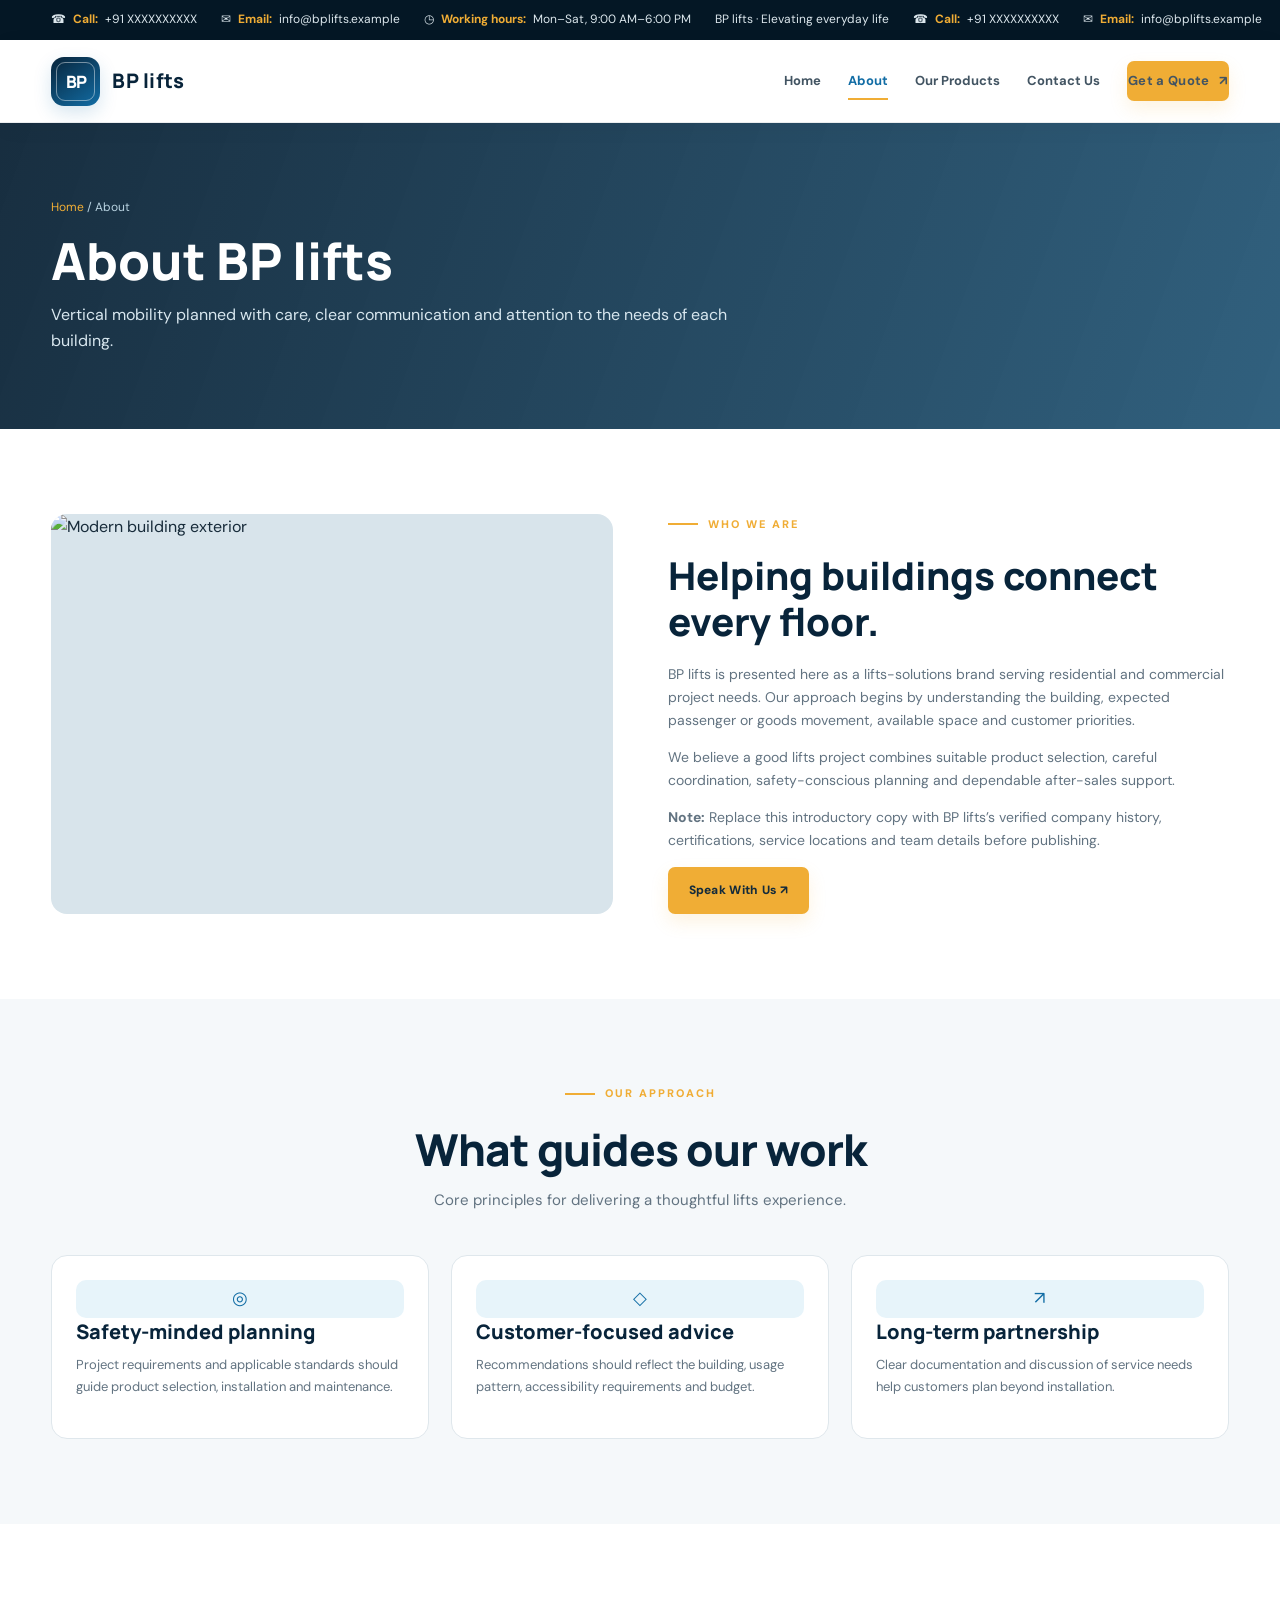
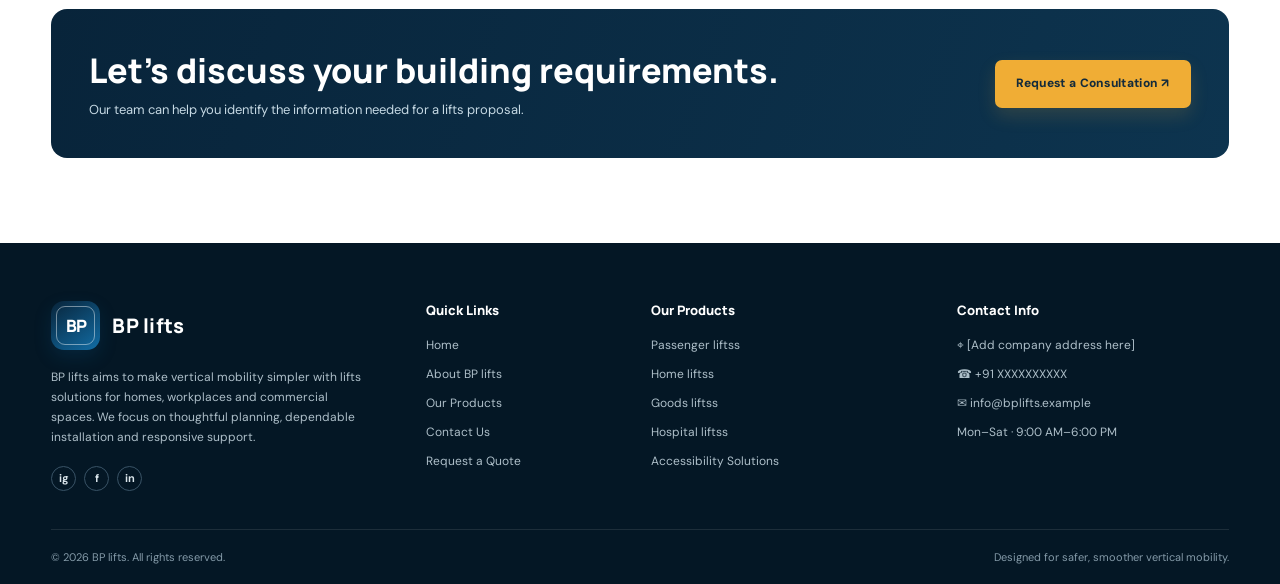
==== BP_Lift_Website/about.html @ 60373bb3 "Initial commit: Add BP Lift website" ====
<!DOCTYPE html>
<html lang="en">
<head>
  <meta charset="UTF-8">
  <meta name="viewport" content="width=device-width, initial-scale=1.0">
  <meta name="description" content="About Us | BP lifts vertical mobility solutions">
  <title>About Us | BP lifts</title>
  <link rel="stylesheet" href="hf.css">
</head>
<body>

<div class="topbar">
  <div class="container topbar-inner">
    <div class="topbar-track" aria-label="Contact details">
      <span class="topbar-item">☎ <b>Call:</b> +91 XXXXXXXXXX</span>
      <span class="topbar-item">✉ <b>Email:</b> info@bplifts.example</span>
      <span class="topbar-item">◷ <b>Working hours:</b> Mon–Sat, 9:00 AM–6:00 PM</span>
      <span class="topbar-item">BP lifts · Elevating everyday life</span>
      <span class="topbar-item">☎ <b>Call:</b> +91 XXXXXXXXXX</span>
      <span class="topbar-item">✉ <b>Email:</b> info@bplifts.example</span>
    </div>
    <div class="topbar-social" aria-label="Social links">
      <a class="social-dot" href="#" aria-label="Instagram">ig</a>
      <a class="social-dot" href="#" aria-label="Facebook">f</a>
      <a class="social-dot" href="#" aria-label="LinkedIn">in</a>
    </div>
  </div>
</div>
<header class="site-header">
  <div class="container nav-wrap">
    <a class="brand" href="index.html" aria-label="BP lifts home">
      <span class="brand-mark">BP</span>
      <span class="brand-name">BP lifts</span>
    </a>
    <button class="menu-toggle" aria-label="Toggle navigation" aria-expanded="false">☰</button>
    <nav class="nav-links" aria-label="Main navigation">
      <a href="index.html" data-page="home">Home</a>
      <a href="about.html" data-page="about">About</a>
      <a href="products.html" data-page="products">Our Products</a>
      <a href="contact.html" data-page="contact">Contact Us</a>
      <a class="btn btn-primary" href="contact.html#quote">Get a Quote <span>↗</span></a>
    </nav>
  </div>
</header>

<main>

<section class="page-hero"><div class="container"><div class="crumb"><a href="index.html">Home</a> / About</div><h1>About BP lifts</h1><p>Vertical mobility planned with care, clear communication and attention to the needs of each building.</p></div></section>
<section class="section"><div class="container split">
  <div class="split-image"><img loading="lazy" src="https://images.unsplash.com/photo-1486406146926-c627a92ad1ab?auto=format&fit=crop&w=1200&q=80" alt="Modern building exterior"></div>
  <div class="split-copy"><div class="eyebrow">Who we are</div><h2>Helping buildings connect every floor.</h2><p>BP lifts is presented here as a lifts-solutions brand serving residential and commercial project needs. Our approach begins by understanding the building, expected passenger or goods movement, available space and customer priorities.</p><p>We believe a good lifts project combines suitable product selection, careful coordination, safety-conscious planning and dependable after-sales support.</p><p><strong>Note:</strong> Replace this introductory copy with BP lifts’s verified company history, certifications, service locations and team details before publishing.</p><a class="btn btn-primary" href="contact.html">Speak With Us ↗</a></div>
</div></section>
<section class="section section-soft"><div class="container"><div class="section-head"><div class="eyebrow">Our approach</div><h2>What guides our work</h2><p>Core principles for delivering a thoughtful lifts experience.</p></div><div class="grid-3">
  <article class="card"><div class="card-body"><span class="feature-icon">◎</span><h3>Safety-minded planning</h3><p>Project requirements and applicable standards should guide product selection, installation and maintenance.</p></div></article>
  <article class="card"><div class="card-body"><span class="feature-icon">◇</span><h3>Customer-focused advice</h3><p>Recommendations should reflect the building, usage pattern, accessibility requirements and budget.</p></div></article>
  <article class="card"><div class="card-body"><span class="feature-icon">↗</span><h3>Long-term partnership</h3><p>Clear documentation and discussion of service needs help customers plan beyond installation.</p></div></article>
</div></div></section>
<section class="section"><div class="container"><div class="cta-band"><div><h2>Let’s discuss your building requirements.</h2><p>Our team can help you identify the information needed for a lifts proposal.</p></div><a class="btn btn-primary" href="contact.html#quote">Request a Consultation ↗</a></div></div></section>

</main>

<footer class="site-footer">
  <div class="container footer-grid">
    <div class="footer-brand">
      <a class="brand" href="index.html">
        <span class="brand-mark">BP</span>
        <span class="brand-name">BP lifts</span>
      </a>
      <p>BP lifts aims to make vertical mobility simpler with lifts solutions for homes, workplaces and commercial spaces. We focus on thoughtful planning, dependable installation and responsive support.</p>
      <div class="topbar-social">
        <a class="social-dot" href="#" aria-label="Instagram">ig</a>
        <a class="social-dot" href="#" aria-label="Facebook">f</a>
        <a class="social-dot" href="#" aria-label="LinkedIn">in</a>
      </div>
    </div>
    <div class="footer-col">
      <h3>Quick Links</h3>
      <a href="index.html">Home</a><a href="about.html">About BP lifts</a><a href="products.html">Our Products</a><a href="contact.html">Contact Us</a><a href="contact.html#quote">Request a Quote</a>
    </div>
    <div class="footer-col">
      <h3>Our Products</h3>
      <a href="products.html#passenger">Passenger liftss</a><a href="products.html#home">Home liftss</a><a href="products.html#goods">Goods liftss</a><a href="products.html#hospital">Hospital liftss</a><a href="products.html#accessibility">Accessibility Solutions</a>
    </div>
    <div class="footer-col">
      <h3>Contact Info</h3>
      <p>⌖ [Add company address here]</p>
      <a href="tel:+91XXXXXXXXXX">☎ +91 XXXXXXXXXX</a>
      <a href="mailto:info@bplifts.example">✉ info@bplifts.example</a>
      <p>Mon–Sat · 9:00 AM–6:00 PM</p>
    </div>
  </div>
  <div class="container footer-bottom">
    <span>© <span data-year></span> BP lifts. All rights reserved.</span>
    <span>Designed for safer, smoother vertical mobility.</span>
  </div>
</footer>
<button class="back-top" aria-label="Scroll to top" title="Back to top">↑</button>
<script src="hf.js"></script>

<script>
  document.querySelectorAll('.nav-links [data-page="about"]').forEach(link => link.classList.add('active'));
</script>
</body>
</html>
---- BP_Lift_Website/hf.css ----
@import url('https://fonts.googleapis.com/css2?family=DM+Sans:wght@400;500;600;700&family=Manrope:wght@400;500;600;700;800&display=swap');
:root{--navy:#08243a;--navy2:#0d344f;--blue:#126da5;--cyan:#d9f0f8;--gold:#f0ad35;--ink:#172b3a;--muted:#627381;--paper:#f5f8fa;--white:#fff;--line:#dfe7ec;--shadow:0 18px 50px rgba(8,36,58,.12);--radius:16px}
*{box-sizing:border-box;margin:0;padding:0}
html{scroll-behavior:smooth;scroll-padding-top:110px}
body{font-family:"DM Sans",Arial,sans-serif;color:var(--ink);background:#fff;line-height:1.65;overflow-x:hidden}
img{max-width:100%;display:block}a{text-decoration:none;color:inherit}button,input,textarea,select{font:inherit}
.container{width:min(1180px,92%);margin-inline:auto}
.topbar{background:#041725;color:#dce7ed;font-size:12px;position:relative;overflow:hidden}
.topbar-inner{min-height:40px;display:flex;align-items:center;justify-content:space-between;gap:18px}
.topbar-track{display:flex;align-items:center;gap:24px;white-space:nowrap;animation:topbarSlide 28s linear infinite}
.topbar:hover .topbar-track{animation-play-state:paused}
.topbar-item{display:inline-flex;align-items:center;gap:7px}.topbar-item b{color:var(--gold);font-weight:700}
.topbar-social{display:flex;gap:8px;flex-shrink:0}.social-dot{width:25px;height:25px;border:1px solid #395366;border-radius:50%;display:grid;place-items:center;font-size:11px;font-weight:700;transition:.25s}.social-dot:hover{background:var(--gold);color:var(--navy)}
@keyframes topbarSlide{0%{transform:translateX(0)}100%{transform:translateX(-18%)}}
.site-header{position:sticky;top:0;z-index:1000;background:rgba(255,255,255,.97);backdrop-filter:blur(12px);border-bottom:1px solid rgba(8,36,58,.08);box-shadow:0 5px 22px rgba(8,36,58,.04)}
.nav-wrap{min-height:82px;display:flex;align-items:center;justify-content:space-between;gap:24px}
.brand{display:flex;align-items:center;gap:12px;min-width:190px}.brand-mark{width:49px;height:49px;border-radius:13px;background:linear-gradient(145deg,var(--navy),var(--blue));color:white;display:grid;place-items:center;font:800 17px Manrope,sans-serif;letter-spacing:-1px;box-shadow:0 7px 18px #126da52b;position:relative}.brand-mark:after{content:"";position:absolute;inset:5px;border:1px solid #ffffff70;border-radius:9px}.brand-name{font:800 20px Manrope,sans-serif;letter-spacing:.3px;color:var(--navy);line-height:1.1}.brand-name small{display:block;font:700 10px "DM Sans",sans-serif;letter-spacing:2.6px;color:var(--blue);margin-top:5px}
.nav-links{display:flex;align-items:center;gap:27px}.nav-links a{font-size:13px;font-weight:700;color:#425462;position:relative;padding:8px 0;transition:.2s}.nav-links a:hover,.nav-links a.active{color:var(--blue)}.nav-links a.active:after,.nav-links a:hover:after{content:"";height:2px;position:absolute;bottom:0;left:0;right:0;background:var(--gold)}
.btn{display:inline-flex;align-items:center;justify-content:center;gap:10px;padding:13px 20px;border-radius:7px;font-weight:800;font-size:12px;letter-spacing:.3px;border:1px solid transparent;transition:transform .2s,background .2s}.btn:hover{transform:translateY(-2px)}.btn-primary{background:var(--gold);color:#142b3b;box-shadow:0 8px 18px #f0ad3526}.btn-primary:hover{background:#ffc65c}.btn-outline{border-color:#c8d6df;color:var(--navy);background:#fff}.btn-dark{background:var(--navy);color:#fff}.menu-toggle{display:none;border:0;background:var(--navy);color:white;width:43px;height:43px;border-radius:8px;font-size:22px}
.hero{position:relative;isolation:isolate;min-height:580px;display:flex;align-items:center;background:linear-gradient(90deg,rgba(4,24,39,.94),rgba(7,42,65,.72) 55%,rgba(7,42,65,.24)),url('https://images.unsplash.com/photo-1600607687939-ce8a6c25118c?auto=format&fit=crop&w=2000&q=85') center/cover no-repeat;color:white}
.hero:after{content:"";position:absolute;inset:0;z-index:-1;background:linear-gradient(0deg,#061b2a55,transparent 50%)}
.hero-grid{display:grid;grid-template-columns:minmax(0,1.2fr) minmax(280px,.65fr);gap:55px;align-items:center;padding-block:80px}
.eyebrow{display:flex;align-items:center;gap:10px;color:var(--gold);font-size:11px;font-weight:800;letter-spacing:2px;text-transform:uppercase;margin-bottom:20px}.eyebrow:before{content:"";width:30px;height:2px;background:var(--gold)}
.hero h1{font:800 clamp(42px,5.4vw,70px)/1.08 Manrope,sans-serif;letter-spacing:-2px;max-width:760px;margin-bottom:22px}.hero h1 span{color:var(--gold)}.hero p{max-width:650px;color:#e0eaf0;font-size:16px;margin-bottom:30px}.hero-actions{display:flex;gap:12px;flex-wrap:wrap}
.hero-panel{background:rgba(255,255,255,.96);color:var(--ink);padding:30px;border-radius:14px;border-top:4px solid var(--gold);box-shadow:var(--shadow)}.hero-panel .mini-label{color:var(--blue);font-size:10px;letter-spacing:2px;font-weight:800}.hero-panel h2{font:800 25px/1.25 Manrope,sans-serif;margin:12px 0}.hero-panel p{color:var(--muted);font-size:13px;margin:0 0 18px}.hero-panel a{font-size:12px;font-weight:800;color:var(--navy)}
.page-hero{background:linear-gradient(110deg,#071f32ee,#0d4568d9),url('https://images.unsplash.com/photo-1486406146926-c627a92ad1ab?auto=format&fit=crop&w=1800&q=80') center/cover;color:#fff;padding:75px 0}.page-hero h1{font:800 clamp(36px,4vw,54px)/1.15 Manrope,sans-serif;margin-bottom:12px}.page-hero p{color:#d8e7ef;max-width:700px}.crumb{font-size:12px;color:#b9d3e1;margin-bottom:13px}.crumb a{color:var(--gold)}
.section{padding:85px 0}.section-soft{background:var(--paper)}.section-dark{background:var(--navy);color:white}.section-head{max-width:760px;margin:0 auto 42px;text-align:center}.section-head .eyebrow{justify-content:center}.section-head h2{font:800 clamp(30px,3.5vw,44px)/1.2 Manrope,sans-serif;color:var(--navy);margin-bottom:13px;letter-spacing:-1px}.section-dark .section-head h2{color:white}.section-head p{color:var(--muted);font-size:15px}.section-dark .section-head p{color:#c1d2dc}
.grid-3{display:grid;grid-template-columns:repeat(3,minmax(0,1fr));gap:22px}.grid-2{display:grid;grid-template-columns:repeat(2,minmax(0,1fr));gap:25px}.card{background:#fff;border:1px solid var(--line);border-radius:var(--radius);overflow:hidden;transition:.25s}.card:hover{transform:translateY(-5px);box-shadow:var(--shadow)}.card-img{height:220px;overflow:hidden;background:#d9e5eb}.card-img img{width:100%;height:100%;object-fit:cover;transition:transform .5s}.card:hover .card-img img{transform:scale(1.05)}.card-body{padding:24px}.card-body h3{font:800 20px Manrope,sans-serif;color:var(--navy);margin-bottom:9px}.card-body p{font-size:13px;color:var(--muted);margin-bottom:17px}.text-link{font-size:12px;font-weight:800;color:var(--blue)}.text-link span{color:var(--gold);padding-left:5px}
.feature-list{display:grid;grid-template-columns:repeat(2,minmax(0,1fr));gap:16px;margin-top:25px}.feature{display:flex;gap:12px;padding:17px;background:#fff;border:1px solid var(--line);border-radius:10px}.feature-icon{flex:0 0 38px;height:38px;display:grid;place-items:center;border-radius:10px;background:#e7f4fa;color:var(--blue);font-size:18px}.feature h3{font-size:14px;color:var(--navy);margin-bottom:3px}.feature p{font-size:12px;color:var(--muted)}
.split{display:grid;grid-template-columns:1fr 1fr;align-items:center;gap:55px}.split-image{min-height:400px;border-radius:16px;overflow:hidden;background:#d8e4eb}.split-image img{width:100%;height:100%;min-height:400px;object-fit:cover}.split-copy h2{font:800 clamp(30px,3vw,42px)/1.2 Manrope,sans-serif;color:var(--navy);margin:12px 0 18px}.split-copy p{color:var(--muted);font-size:14px;margin-bottom:14px}
.cta-band{background:linear-gradient(110deg,var(--navy),var(--navy2));padding:38px;border-radius:16px;color:#fff;display:flex;align-items:center;justify-content:space-between;gap:25px}.cta-band h2{font:800 clamp(24px,3vw,34px) Manrope,sans-serif;margin-bottom:6px}.cta-band p{color:#c6d9e4;font-size:13px}
.contact-layout{display:grid;grid-template-columns:.8fr 1.2fr;gap:35px}.contact-panel{background:var(--navy);color:white;border-radius:15px;padding:30px}.contact-panel h2{font:800 27px Manrope,sans-serif;margin-bottom:12px}.contact-panel p{font-size:13px;color:#c8d9e2;margin-bottom:22px}.contact-row{display:flex;gap:12px;margin:18px 0}.contact-row b{display:block;color:var(--gold);font-size:10px;letter-spacing:1px}.contact-row span{font-size:13px;color:#fff;overflow-wrap:anywhere}
.form-card{background:white;border:1px solid var(--line);border-radius:15px;padding:30px;box-shadow:var(--shadow)}.form-card h2{font:800 25px Manrope,sans-serif;color:var(--navy);margin-bottom:7px}.form-card>p{font-size:13px;color:var(--muted);margin-bottom:22px}.form-grid{display:grid;grid-template-columns:1fr 1fr;gap:15px}.form-group{display:flex;flex-direction:column;gap:7px}.form-group.full{grid-column:1/-1}.form-group label{font-size:12px;font-weight:700;color:#344b5a}.form-group input,.form-group select,.form-group textarea{width:100%;border:1px solid #d7e1e7;border-radius:7px;padding:12px 13px;outline:none;background:#fbfdfe;color:var(--ink)}.form-group input:focus,.form-group select:focus,.form-group textarea:focus{border-color:var(--blue);box-shadow:0 0 0 3px #126da51a}.form-group textarea{min-height:120px;resize:vertical}
.site-footer{background:#041725;color:#dbe6ec;padding-top:58px}.footer-grid{display:grid;grid-template-columns:1.25fr .7fr 1fr 1fr;gap:35px;padding-bottom:38px}.footer-brand .brand-name{color:white}.footer-brand p{font-size:12px;color:#aebfc9;max-width:310px;margin:18px 0}.footer-col h3{font:800 13px Manrope,sans-serif;color:white;margin-bottom:17px}.footer-col a,.footer-col p{display:block;color:#aebfc9;font-size:12px;margin:9px 0;overflow-wrap:anywhere}.footer-col a:hover{color:var(--gold)}.footer-bottom{border-top:1px solid #ffffff19;padding:18px 0;display:flex;align-items:center;justify-content:space-between;gap:15px;color:#849aa8;font-size:11px}
.back-top{position:fixed;right:20px;bottom:22px;width:45px;height:45px;border:0;border-radius:50%;background:var(--gold);color:var(--navy);font-size:20px;font-weight:800;box-shadow:0 8px 24px #04172540;z-index:900;opacity:0;visibility:hidden;transform:translateY(8px);transition:.25s}.back-top.visible{opacity:1;visibility:visible;transform:translateY(0)}
@media(max-width:1000px){.nav-links{gap:16px}.nav-links a{font-size:12px}.hero-grid{gap:30px}.footer-grid{grid-template-columns:1fr 1fr}.grid-3{grid-template-columns:repeat(2,minmax(0,1fr))}}
@media(max-width:800px){.topbar-inner{justify-content:center}.topbar-social{display:none}.nav-wrap{min-height:72px}.menu-toggle{display:block}.nav-links{display:none;position:absolute;top:100%;left:0;right:0;background:#fff;padding:12px 4% 20px;box-shadow:0 15px 22px #08243a18;flex-direction:column;align-items:stretch;gap:0}.nav-links.open{display:flex}.nav-links a{padding:13px 5px;border-bottom:1px solid var(--line);font-size:14px}.nav-links .btn{margin-top:12px}.hero-grid{grid-template-columns:1fr;padding-block:65px}.hero{min-height:auto}.hero-panel{max-width:520px}.split,.contact-layout{grid-template-columns:1fr}.split{gap:30px}.split-image,.split-image img{min-height:300px}.section{padding:65px 0}.cta-band{align-items:flex-start;flex-direction:column}}
@media(max-width:560px){.topbar{font-size:11px}.topbar-inner{min-height:36px}.topbar-track{gap:18px}.brand{min-width:0}.brand-mark{width:43px;height:43px}.brand-name{font-size:17px}.brand-name small{font-size:9px}.hero h1{font-size:42px;letter-spacing:-1.4px}.hero p{font-size:14px}.hero-actions .btn{width:100%}.hero-panel{padding:24px}.section-head{margin-bottom:30px}.grid-3,.grid-2,.feature-list{grid-template-columns:1fr}.card-img{height:205px}.form-grid{grid-template-columns:1fr}.form-group.full{grid-column:auto}.form-card,.contact-panel{padding:23px}.footer-grid{grid-template-columns:1fr;gap:24px}.footer-bottom{align-items:flex-start;flex-direction:column}.cta-band{padding:28px 23px}.back-top{right:14px;bottom:15px}}
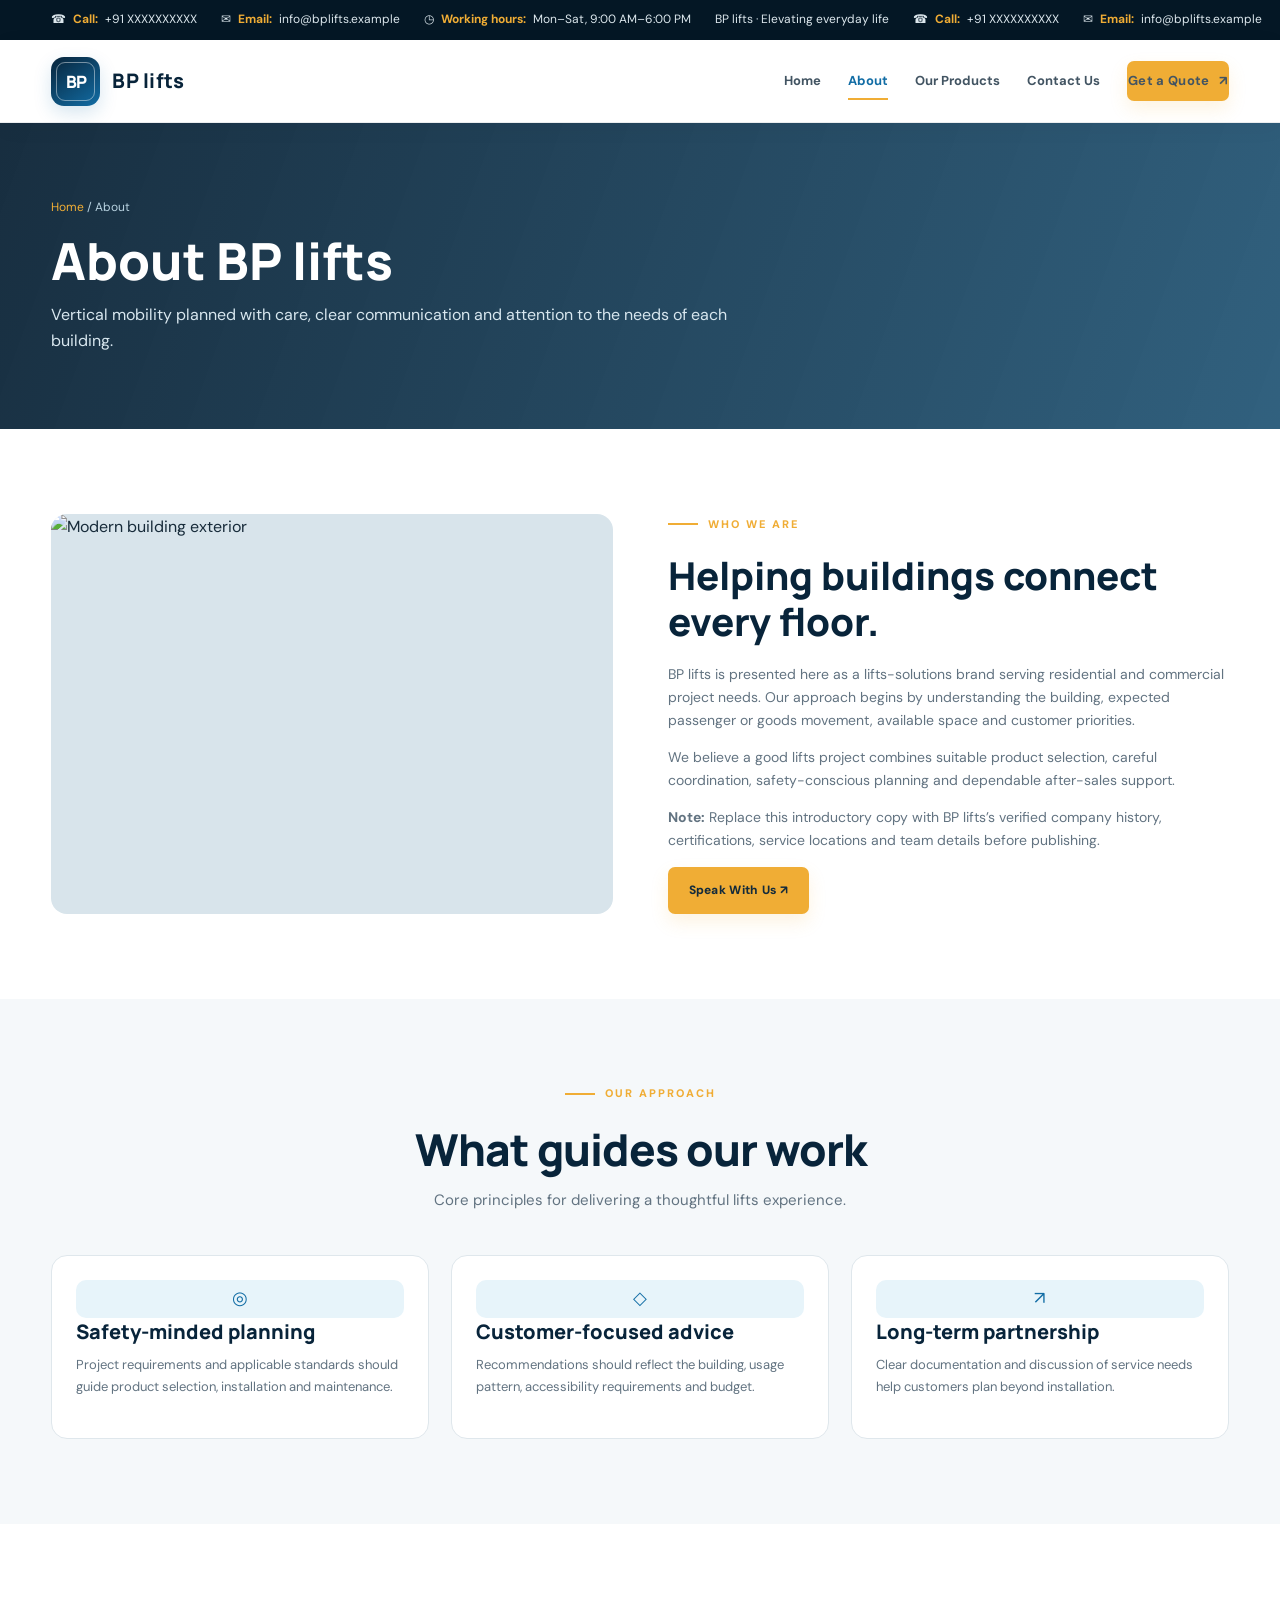
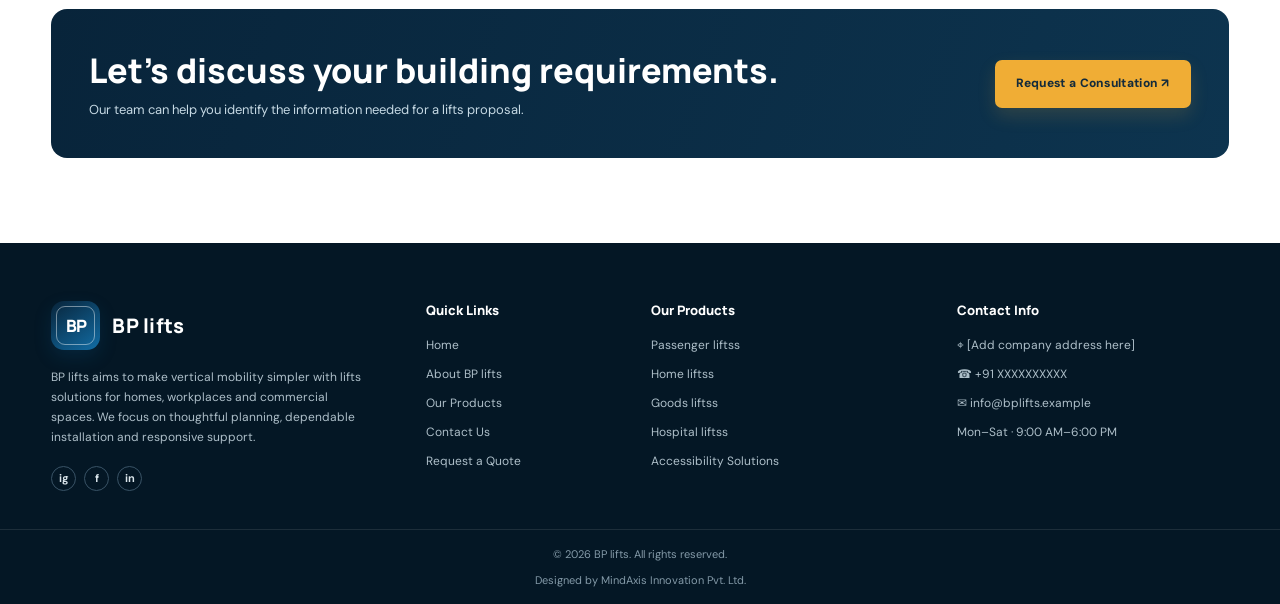
==== commit 38bd930f: "Update website" ====
--- a/BP_Lift_Website/about.html
+++ b/BP_Lift_Website/about.html
@@ -91,7 +91,7 @@
   </div>
   <div class="container footer-bottom">
     <span>© <span data-year></span> BP lifts. All rights reserved.</span>
-    <span>Designed for safer, smoother vertical mobility.</span>
+    <span>Designed by MindAxis Innovation Pvt. Ltd.</span>
   </div>
 </footer>
 <button class="back-top" aria-label="Scroll to top" title="Back to top">↑</button>
--- a/BP_Lift_Website/hf.css
+++ b/BP_Lift_Website/hf.css
@@ -36,3 +36,59 @@
 @media(max-width:1000px){.nav-links{gap:16px}.nav-links a{font-size:12px}.hero-grid{gap:30px}.footer-grid{grid-template-columns:1fr 1fr}.grid-3{grid-template-columns:repeat(2,minmax(0,1fr))}}
 @media(max-width:800px){.topbar-inner{justify-content:center}.topbar-social{display:none}.nav-wrap{min-height:72px}.menu-toggle{display:block}.nav-links{display:none;position:absolute;top:100%;left:0;right:0;background:#fff;padding:12px 4% 20px;box-shadow:0 15px 22px #08243a18;flex-direction:column;align-items:stretch;gap:0}.nav-links.open{display:flex}.nav-links a{padding:13px 5px;border-bottom:1px solid var(--line);font-size:14px}.nav-links .btn{margin-top:12px}.hero-grid{grid-template-columns:1fr;padding-block:65px}.hero{min-height:auto}.hero-panel{max-width:520px}.split,.contact-layout{grid-template-columns:1fr}.split{gap:30px}.split-image,.split-image img{min-height:300px}.section{padding:65px 0}.cta-band{align-items:flex-start;flex-direction:column}}
 @media(max-width:560px){.topbar{font-size:11px}.topbar-inner{min-height:36px}.topbar-track{gap:18px}.brand{min-width:0}.brand-mark{width:43px;height:43px}.brand-name{font-size:17px}.brand-name small{font-size:9px}.hero h1{font-size:42px;letter-spacing:-1.4px}.hero p{font-size:14px}.hero-actions .btn{width:100%}.hero-panel{padding:24px}.section-head{margin-bottom:30px}.grid-3,.grid-2,.feature-list{grid-template-columns:1fr}.card-img{height:205px}.form-grid{grid-template-columns:1fr}.form-group.full{grid-column:auto}.form-card,.contact-panel{padding:23px}.footer-grid{grid-template-columns:1fr;gap:24px}.footer-bottom{align-items:flex-start;flex-direction:column}.cta-band{padding:28px 23px}.back-top{right:14px;bottom:15px}}
+/* Center footer copyright and designed-by text */
+.footer-bottom {
+    display: flex;
+    flex-direction: column;
+    align-items: center;
+    justify-content: center;
+    text-align: center;
+    gap: 8px;
+    width: 100%;
+}
+
+.footer-bottom p,
+.footer-bottom span {
+    text-align: center;
+    margin: 0;
+}
+
+/* Center footer copyright and designed-by text */
+.footer-bottom {
+    display: flex;
+    flex-direction: column;
+    align-items: center;
+    justify-content: center;
+    text-align: center;
+    width: 100%;
+    gap: 8px;
+    padding: 15px 12px;
+    box-sizing: border-box;
+}
+
+.footer-bottom p,
+.footer-bottom span {
+    text-align: center;
+    margin: 0;
+    width: 100%;
+}
+
+/* Mobile view */
+@media (max-width: 768px) {
+    .footer-bottom {
+        flex-direction: column;
+        align-items: center;
+        justify-content: center;
+        text-align: center;
+        padding: 14px 10px;
+        gap: 8px;
+    }
+
+    .footer-bottom p,
+    .footer-bottom span {
+        text-align: center;
+        width: 100%;
+        line-height: 1.6;
+        overflow-wrap: anywhere;
+    }
+}
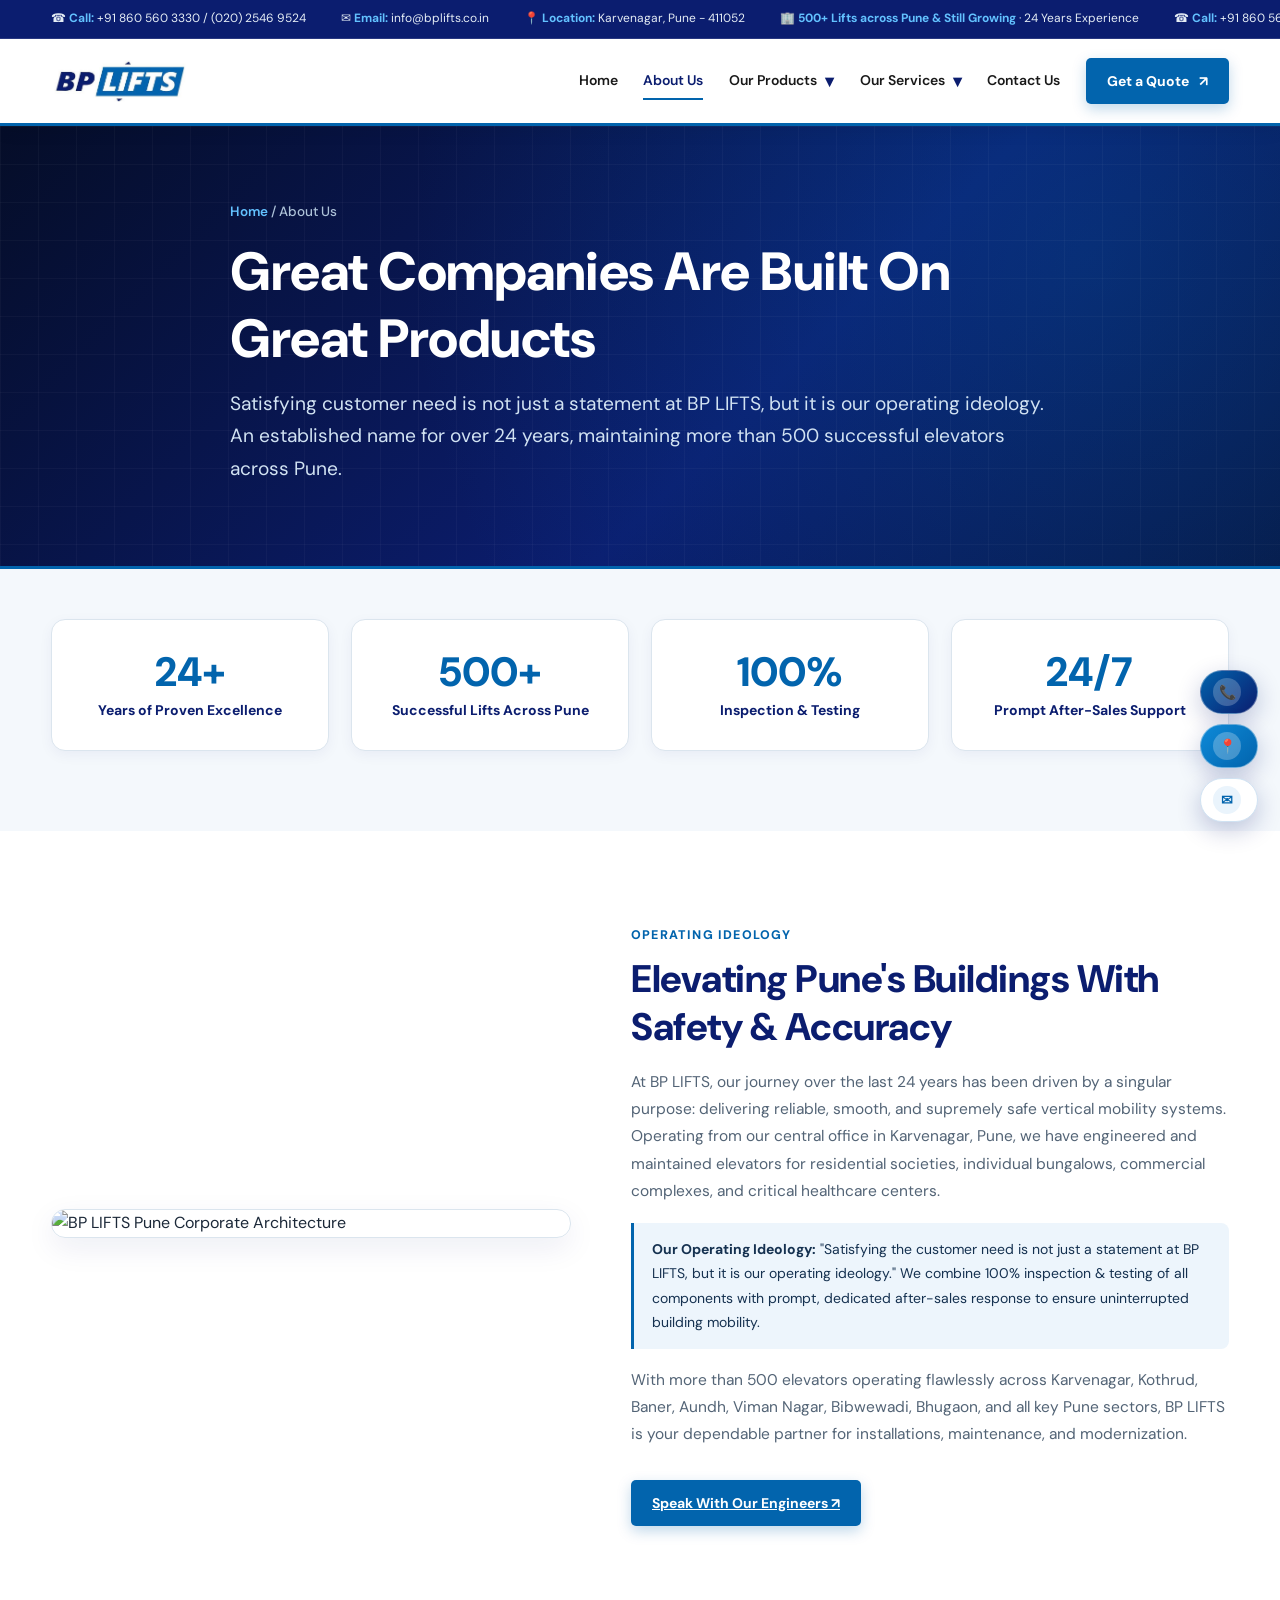
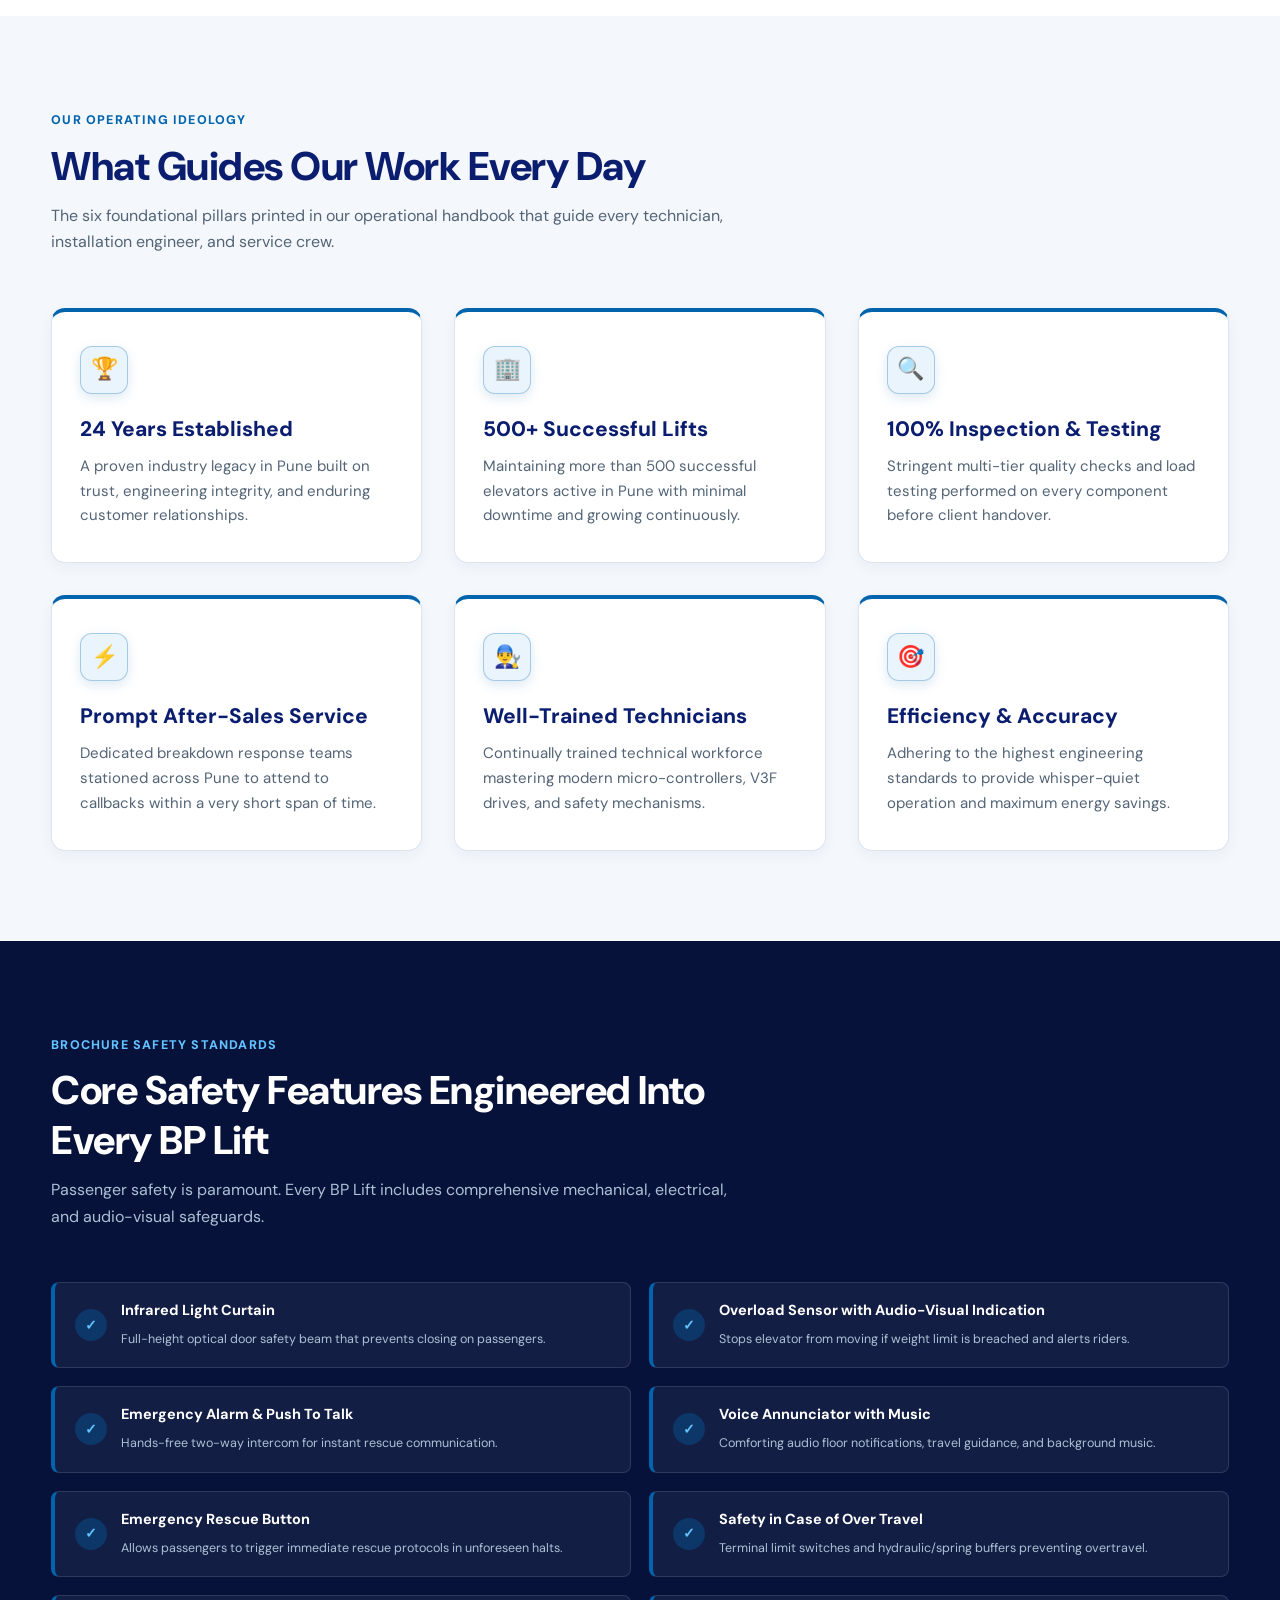
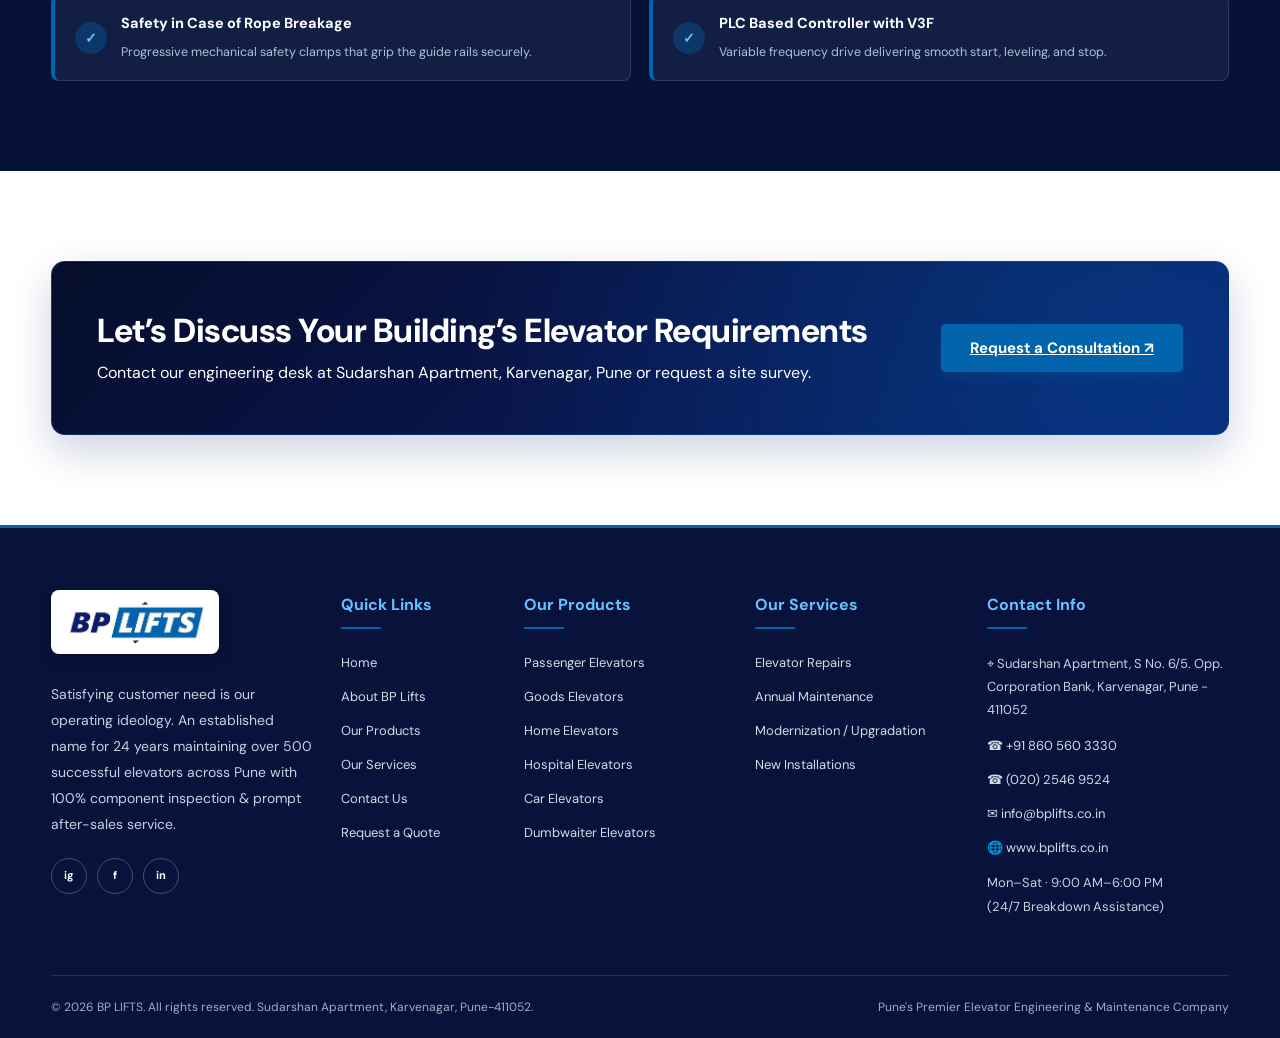
==== commit 27fe23dd: "Update BP LIFTS website" ====
--- a/BP_Lift_Website/about.html
+++ b/BP_Lift_Website/about.html
@@ -1,104 +1,376 @@
 <!DOCTYPE html>
 <html lang="en">
+
 <head>
   <meta charset="UTF-8">
   <meta name="viewport" content="width=device-width, initial-scale=1.0">
-  <meta name="description" content="About Us | BP lifts vertical mobility solutions">
-  <title>About Us | BP lifts</title>
+  <meta name="description"
+    content="About Us | BP LIFTS - 24 Years of Vertical Mobility Excellence in Pune, 500+ Elevators Maintained">
+  <title>About Us | BP LIFTS Pune</title>
   <link rel="stylesheet" href="hf.css">
+  <link rel="stylesheet" href="about.css">
 </head>
+
 <body>
 
-<div class="topbar">
-  <div class="container topbar-inner">
-    <div class="topbar-track" aria-label="Contact details">
-      <span class="topbar-item">☎ <b>Call:</b> +91 XXXXXXXXXX</span>
-      <span class="topbar-item">✉ <b>Email:</b> info@bplifts.example</span>
-      <span class="topbar-item">◷ <b>Working hours:</b> Mon–Sat, 9:00 AM–6:00 PM</span>
-      <span class="topbar-item">BP lifts · Elevating everyday life</span>
-      <span class="topbar-item">☎ <b>Call:</b> +91 XXXXXXXXXX</span>
-      <span class="topbar-item">✉ <b>Email:</b> info@bplifts.example</span>
-    </div>
-    <div class="topbar-social" aria-label="Social links">
-      <a class="social-dot" href="#" aria-label="Instagram">ig</a>
-      <a class="social-dot" href="#" aria-label="Facebook">f</a>
-      <a class="social-dot" href="#" aria-label="LinkedIn">in</a>
-    </div>
-  </div>
-</div>
-<header class="site-header">
-  <div class="container nav-wrap">
-    <a class="brand" href="index.html" aria-label="BP lifts home">
-      <span class="brand-mark">BP</span>
-      <span class="brand-name">BP lifts</span>
-    </a>
-    <button class="menu-toggle" aria-label="Toggle navigation" aria-expanded="false">☰</button>
-    <nav class="nav-links" aria-label="Main navigation">
-      <a href="index.html" data-page="home">Home</a>
-      <a href="about.html" data-page="about">About</a>
-      <a href="products.html" data-page="products">Our Products</a>
-      <a href="contact.html" data-page="contact">Contact Us</a>
-      <a class="btn btn-primary" href="contact.html#quote">Get a Quote <span>↗</span></a>
-    </nav>
-  </div>
-</header>
-
-<main>
-
-<section class="page-hero"><div class="container"><div class="crumb"><a href="index.html">Home</a> / About</div><h1>About BP lifts</h1><p>Vertical mobility planned with care, clear communication and attention to the needs of each building.</p></div></section>
-<section class="section"><div class="container split">
-  <div class="split-image"><img loading="lazy" src="https://images.unsplash.com/photo-1486406146926-c627a92ad1ab?auto=format&fit=crop&w=1200&q=80" alt="Modern building exterior"></div>
-  <div class="split-copy"><div class="eyebrow">Who we are</div><h2>Helping buildings connect every floor.</h2><p>BP lifts is presented here as a lifts-solutions brand serving residential and commercial project needs. Our approach begins by understanding the building, expected passenger or goods movement, available space and customer priorities.</p><p>We believe a good lifts project combines suitable product selection, careful coordination, safety-conscious planning and dependable after-sales support.</p><p><strong>Note:</strong> Replace this introductory copy with BP lifts’s verified company history, certifications, service locations and team details before publishing.</p><a class="btn btn-primary" href="contact.html">Speak With Us ↗</a></div>
-</div></section>
-<section class="section section-soft"><div class="container"><div class="section-head"><div class="eyebrow">Our approach</div><h2>What guides our work</h2><p>Core principles for delivering a thoughtful lifts experience.</p></div><div class="grid-3">
-  <article class="card"><div class="card-body"><span class="feature-icon">◎</span><h3>Safety-minded planning</h3><p>Project requirements and applicable standards should guide product selection, installation and maintenance.</p></div></article>
-  <article class="card"><div class="card-body"><span class="feature-icon">◇</span><h3>Customer-focused advice</h3><p>Recommendations should reflect the building, usage pattern, accessibility requirements and budget.</p></div></article>
-  <article class="card"><div class="card-body"><span class="feature-icon">↗</span><h3>Long-term partnership</h3><p>Clear documentation and discussion of service needs help customers plan beyond installation.</p></div></article>
-</div></div></section>
-<section class="section"><div class="container"><div class="cta-band"><div><h2>Let’s discuss your building requirements.</h2><p>Our team can help you identify the information needed for a lifts proposal.</p></div><a class="btn btn-primary" href="contact.html#quote">Request a Consultation ↗</a></div></div></section>
-
-</main>
-
-<footer class="site-footer">
-  <div class="container footer-grid">
-    <div class="footer-brand">
-      <a class="brand" href="index.html">
-        <span class="brand-mark">BP</span>
-        <span class="brand-name">BP lifts</span>
-      </a>
-      <p>BP lifts aims to make vertical mobility simpler with lifts solutions for homes, workplaces and commercial spaces. We focus on thoughtful planning, dependable installation and responsive support.</p>
-      <div class="topbar-social">
+  <!-- TOP CONTACT BAR -->
+  <div class="topbar">
+    <div class="container topbar-inner">
+      <div class="topbar-track" aria-label="Contact details">
+        <span class="topbar-item">☎ <b>Call:</b> <a href="tel:+918605603330">+91 860 560 3330</a> / <a
+            href="tel:02025469524">(020) 2546 9524</a></span>
+        <span class="topbar-item">✉ <b>Email:</b> <a href="mailto:info@bplifts.co.in">info@bplifts.co.in</a></span>
+        <span class="topbar-item">📍 <b>Location:</b> Karvenagar, Pune - 411052</span>
+        <span class="topbar-item">🏢 <b>500+ Lifts across Pune &amp; Still Growing</b> · 24 Years Experience</span>
+        <span class="topbar-item">☎ <b>Call:</b> <a href="tel:+918605603330">+91 860 560 3330</a></span>
+        <span class="topbar-item">✉ <b>Email:</b> <a href="mailto:info@bplifts.co.in">info@bplifts.co.in</a></span>
+      </div>
+      <div class="topbar-social" aria-label="Social links">
         <a class="social-dot" href="#" aria-label="Instagram">ig</a>
         <a class="social-dot" href="#" aria-label="Facebook">f</a>
         <a class="social-dot" href="#" aria-label="LinkedIn">in</a>
       </div>
     </div>
-    <div class="footer-col">
-      <h3>Quick Links</h3>
-      <a href="index.html">Home</a><a href="about.html">About BP lifts</a><a href="products.html">Our Products</a><a href="contact.html">Contact Us</a><a href="contact.html#quote">Request a Quote</a>
+  </div>
+
+  <!-- MAIN HEADER -->
+  <header class="site-header">
+    <div class="container nav-wrap">
+      <a class="brand" href="index.html" aria-label="BP LIFTS home">
+        <img src="images/bplogo.jpeg" alt="BP LIFTS Logo" class="site-logo">
+      </a>
+      <button class="menu-toggle" aria-label="Toggle navigation" aria-expanded="false">☰</button>
+      <nav class="nav-links" aria-label="Main navigation">
+        <a href="index.html" data-page="home">Home</a>
+        <a href="about.html" data-page="about" class="active">About Us</a>
+
+        <!-- OUR PRODUCTS DROPDOWN -->
+        <div class="nav-dropdown">
+          <a href="products.html" class="nav-dropdown-toggle" data-page="products" aria-haspopup="true"
+            aria-expanded="false">
+            Our Products <span class="dropdown-arrow">▾</span>
+          </a>
+          <div class="dropdown-menu" role="menu">
+            <a href="products.html" class="dropdown-all">All Products <span>→</span></a>
+            <div class="dropdown-divider"></div>
+            <a href="products.html#passenger">Passenger Elevators</a>
+            <a href="products.html#goods">Goods Elevators</a>
+            <a href="products.html#home">Home Elevators</a>
+            <a href="products.html#hospital">Hospital Elevators</a>
+            <a href="products.html#car">Car Elevators</a>
+            <a href="products.html#dumbwaiter">Dumbwaiter Elevators</a>
+          </div>
+        </div>
+
+        <!-- OUR SERVICES DROPDOWN -->
+        <div class="nav-dropdown">
+          <a href="services.html" class="nav-dropdown-toggle" data-page="services" aria-haspopup="true"
+            aria-expanded="false">
+            Our Services <span class="dropdown-arrow">▾</span>
+          </a>
+          <div class="dropdown-menu" role="menu">
+            <a href="services.html" class="dropdown-all">All Services <span>→</span></a>
+            <div class="dropdown-divider"></div>
+            <a href="services.html#repair">Elevator Repairs</a>
+            <a href="services.html#maintenance">Annual Maintenance (AMC)</a>
+            <a href="services.html#modernization">Modernization / Upgradation</a>
+            <a href="services.html#installation">New Installations</a>
+          </div>
+        </div>
+
+        <a href="contact.html" data-page="contact">Contact Us</a>
+        <a class="btn btn-primary" href="contact.html#quote">Get a Quote <span>↗</span></a>
+      </nav>
     </div>
-    <div class="footer-col">
-      <h3>Our Products</h3>
-      <a href="products.html#passenger">Passenger liftss</a><a href="products.html#home">Home liftss</a><a href="products.html#goods">Goods liftss</a><a href="products.html#hospital">Hospital liftss</a><a href="products.html#accessibility">Accessibility Solutions</a>
+  </header>
+
+  <main>
+
+    <!-- PAGE HERO -->
+    <section class="page-hero">
+      <div class="container">
+        <div class="crumb"><a href="index.html">Home</a> / About Us</div>
+        <h1>Great Companies Are Built On Great Products</h1>
+        <p>Satisfying customer need is not just a statement at BP LIFTS, but it is our operating ideology. An
+          established name for over 24 years, maintaining more than 500 successful elevators across Pune.</p>
+      </div>
+    </section>
+
+    <!-- STATS BAR -->
+    <section class="section section-soft" style="padding: 50px 0 30px;">
+      <div class="container">
+        <div class="stats-grid">
+          <div class="stat-card">
+            <div class="stat-number">24+</div>
+            <div class="stat-label">Years of Proven Excellence</div>
+          </div>
+          <div class="stat-card">
+            <div class="stat-number">500+</div>
+            <div class="stat-label">Successful Lifts Across Pune</div>
+          </div>
+          <div class="stat-card">
+            <div class="stat-number">100%</div>
+            <div class="stat-label">Inspection &amp; Testing</div>
+          </div>
+          <div class="stat-card">
+            <div class="stat-number">24/7</div>
+            <div class="stat-label">Prompt After-Sales Support</div>
+          </div>
+        </div>
+      </div>
+    </section>
+
+    <!-- WHO WE ARE & PUNE PRESENCE -->
+    <section class="section">
+      <div class="container split">
+        <div class="split-image">
+          <img loading="lazy"
+            src="https://images.unsplash.com/photo-1486406146926-c627a92ad1ab?auto=format&fit=crop&w=1200&q=80"
+            alt="BP LIFTS Pune Corporate Architecture">
+        </div>
+        <div class="split-copy">
+          <div class="eyebrow">Operating Ideology</div>
+          <h2>Elevating Pune's Buildings With Safety &amp; Accuracy</h2>
+          <p>At BP LIFTS, our journey over the last 24 years has been driven by a singular purpose: delivering reliable,
+            smooth, and supremely safe vertical mobility systems. Operating from our central office in Karvenagar, Pune,
+            we have engineered and maintained elevators for residential societies, individual bungalows, commercial
+            complexes, and critical healthcare centers.</p>
+          <p><strong>Our Operating Ideology:</strong> "Satisfying the customer need is not just a statement at BP LIFTS,
+            but it is our operating ideology." We combine 100% inspection &amp; testing of all components with prompt,
+            dedicated after-sales response to ensure uninterrupted building mobility.</p>
+          <p>With more than 500 elevators operating flawlessly across Karvenagar, Kothrud, Baner, Aundh, Viman Nagar,
+            Bibwewadi, Bhugaon, and all key Pune sectors, BP LIFTS is your dependable partner for installations,
+            maintenance, and modernization.</p>
+          <a class="btn btn-primary" href="contact.html">Speak With Our Engineers ↗</a>
+        </div>
+      </div>
+    </section>
+
+    <!-- OUR IDEOLOGY & PILLARS (BROCHURE IMAGE 3) -->
+    <section class="section section-soft">
+      <div class="container">
+        <div class="section-head">
+          <div class="eyebrow">Our Operating Ideology</div>
+          <h2>What Guides Our Work Every Day</h2>
+          <p>The six foundational pillars printed in our operational handbook that guide every technician, installation
+            engineer, and service crew.</p>
+        </div>
+
+        <div class="grid-3">
+          <article class="card">
+            <div class="card-body">
+              <span class="feature-icon">🏆</span>
+              <h3>24 Years Established</h3>
+              <p>A proven industry legacy in Pune built on trust, engineering integrity, and enduring customer
+                relationships.</p>
+            </div>
+          </article>
+          <article class="card">
+            <div class="card-body">
+              <span class="feature-icon">🏢</span>
+              <h3>500+ Successful Lifts</h3>
+              <p>Maintaining more than 500 successful elevators active in Pune with minimal downtime and growing
+                continuously.</p>
+            </div>
+          </article>
+          <article class="card">
+            <div class="card-body">
+              <span class="feature-icon">🔍</span>
+              <h3>100% Inspection &amp; Testing</h3>
+              <p>Stringent multi-tier quality checks and load testing performed on every component before client
+                handover.</p>
+            </div>
+          </article>
+          <article class="card">
+            <div class="card-body">
+              <span class="feature-icon">⚡</span>
+              <h3>Prompt After-Sales Service</h3>
+              <p>Dedicated breakdown response teams stationed across Pune to attend to callbacks within a very short
+                span of time.</p>
+            </div>
+          </article>
+          <article class="card">
+            <div class="card-body">
+              <span class="feature-icon">👨‍🔧</span>
+              <h3>Well-Trained Technicians</h3>
+              <p>Continually trained technical workforce mastering modern micro-controllers, V3F drives, and safety
+                mechanisms.</p>
+            </div>
+          </article>
+          <article class="card">
+            <div class="card-body">
+              <span class="feature-icon">🎯</span>
+              <h3>Efficiency &amp; Accuracy</h3>
+              <p>Adhering to the highest engineering standards to provide whisper-quiet operation and maximum energy
+                savings.</p>
+            </div>
+          </article>
+        </div>
+      </div>
+    </section>
+
+    <!-- SAFETY FEATURES SECTION (BROCHURE IMAGE 3) -->
+    <section class="section section-dark">
+      <div class="container">
+        <div class="section-head">
+          <div class="eyebrow" style="color: #63c2ff;">Brochure Safety Standards</div>
+          <h2>Core Safety Features Engineered Into Every BP Lift</h2>
+          <p>Passenger safety is paramount. Every BP Lift includes comprehensive mechanical, electrical, and
+            audio-visual safeguards.</p>
+        </div>
+
+        <div class="safety-grid">
+          <div class="safety-item">
+            <div class="s-icon"></div>
+            <div>
+              <b>Infrared Light Curtain</b>
+              <span>Full-height optical door safety beam that prevents closing on passengers.</span>
+            </div>
+          </div>
+          <div class="safety-item">
+            <div class="s-icon"></div>
+            <div>
+              <b>Overload Sensor with Audio-Visual Indication</b>
+              <span>Stops elevator from moving if weight limit is breached and alerts riders.</span>
+            </div>
+          </div>
+          <div class="safety-item">
+            <div class="s-icon"></div>
+            <div>
+              <b>Emergency Alarm &amp; Push To Talk</b>
+              <span>Hands-free two-way intercom for instant rescue communication.</span>
+            </div>
+          </div>
+          <div class="safety-item">
+            <div class="s-icon"></div>
+            <div>
+              <b>Voice Annunciator with Music</b>
+              <span>Comforting audio floor notifications, travel guidance, and background music.</span>
+            </div>
+          </div>
+          <div class="safety-item">
+            <div class="s-icon"></div>
+            <div>
+              <b>Emergency Rescue Button</b>
+              <span>Allows passengers to trigger immediate rescue protocols in unforeseen halts.</span>
+            </div>
+          </div>
+          <div class="safety-item">
+            <div class="s-icon"></div>
+            <div>
+              <b>Safety in Case of Over Travel</b>
+              <span>Terminal limit switches and hydraulic/spring buffers preventing overtravel.</span>
+            </div>
+          </div>
+          <div class="safety-item">
+            <div class="s-icon"></div>
+            <div>
+              <b>Safety in Case of Rope Breakage</b>
+              <span>Progressive mechanical safety clamps that grip the guide rails securely.</span>
+            </div>
+          </div>
+          <div class="safety-item">
+            <div class="s-icon"></div>
+            <div>
+              <b>PLC Based Controller with V3F</b>
+              <span>Variable frequency drive delivering smooth start, leveling, and stop.</span>
+            </div>
+          </div>
+        </div>
+      </div>
+    </section>
+
+    <!-- CTA BAND -->
+    <section class="section">
+      <div class="container">
+        <div class="cta-band">
+          <div>
+            <h2>Let’s Discuss Your Building’s Elevator Requirements</h2>
+            <p>Contact our engineering desk at Sudarshan Apartment, Karvenagar, Pune or request a site survey.</p>
+          </div>
+          <a class="btn btn-primary" href="contact.html#quote">Request a Consultation ↗</a>
+        </div>
+      </div>
+    </section>
+
+  </main>
+
+  <!-- GLOBAL FOOTER -->
+  <footer class="site-footer">
+    <div class="container footer-grid">
+      <div class="footer-brand">
+        <a class="brand" href="index.html" aria-label="BP LIFTS home">
+          <img src="images/bplogo.jpeg" alt="BP LIFTS Logo" class="site-logo">
+        </a>
+        <p>Satisfying customer need is our operating ideology. An established name for 24 years maintaining over 500
+          successful elevators across Pune with 100% component inspection &amp; prompt after-sales service.</p>
+        <div class="topbar-social">
+          <a class="social-dot" href="#" aria-label="Instagram">ig</a>
+          <a class="social-dot" href="#" aria-label="Facebook">f</a>
+          <a class="social-dot" href="#" aria-label="LinkedIn">in</a>
+        </div>
+      </div>
+      <div class="footer-col">
+        <h3>Quick Links</h3>
+        <a href="index.html">Home</a>
+        <a href="about.html">About BP Lifts</a>
+        <a href="products.html">Our Products</a>
+        <a href="services.html">Our Services</a>
+        <a href="contact.html">Contact Us</a>
+        <a href="contact.html#quote">Request a Quote</a>
+      </div>
+      <div class="footer-col">
+        <h3>Our Products</h3>
+        <a href="products.html#passenger">Passenger Elevators</a>
+        <a href="products.html#goods">Goods Elevators</a>
+        <a href="products.html#home">Home Elevators</a>
+        <a href="products.html#hospital">Hospital Elevators</a>
+        <a href="products.html#car">Car Elevators</a>
+        <a href="products.html#dumbwaiter">Dumbwaiter Elevators</a>
+      </div>
+      <div class="footer-col">
+        <h3>Our Services</h3>
+        <a href="services.html#repair">Elevator Repairs</a>
+        <a href="services.html#maintenance">Annual Maintenance</a>
+        <a href="services.html#modernization">Modernization / Upgradation</a>
+        <a href="services.html#installation">New Installations</a>
+      </div>
+      <div class="footer-col">
+        <h3>Contact Info</h3>
+        <p>⌖ Sudarshan Apartment, S No. 6/5. Opp. Corporation Bank, Karvenagar, Pune - 411052</p>
+        <a href="tel:+918605603330">☎ +91 860 560 3330</a>
+        <a href="tel:02025469524">☎ (020) 2546 9524</a>
+        <a href="mailto:info@bplifts.co.in">✉ info@bplifts.co.in</a>
+        <a href="https://www.bplifts.co.in" target="_blank" rel="noopener">🌐 www.bplifts.co.in</a>
+        <p>Mon–Sat · 9:00 AM–6:00 PM<br>(24/7 Breakdown Assistance)</p>
+      </div>
     </div>
-    <div class="footer-col">
-      <h3>Contact Info</h3>
-      <p>⌖ [Add company address here]</p>
-      <a href="tel:+91XXXXXXXXXX">☎ +91 XXXXXXXXXX</a>
-      <a href="mailto:info@bplifts.example">✉ info@bplifts.example</a>
-      <p>Mon–Sat · 9:00 AM–6:00 PM</p>
+    <div class="container footer-bottom">
+      <span>© <span data-year></span> BP LIFTS. All rights reserved. Sudarshan Apartment, Karvenagar,
+        Pune-411052.</span>
+      <span>Pune's Premier Elevator Engineering &amp; Maintenance Company</span>
     </div>
+  </footer>
+
+  <!-- FLOATING ACTION BUTTONS (CALL, SITE VISIT, EMAIL) -->
+  <div class="floating-action-group" aria-label="Quick contact actions">
+    <a href="tel:+918605603330" class="float-btn float-call" title="Call BP LIFTS: +91 860 560 3330">
+      <span class="float-icon">📞</span>
+    </a>
+    <a href="www.bplifts.co.in" class="float-btn float-visit" title="Book Free Site Visit &amp; Inspection">
+      <span class="float-icon">📍</span>
+    </a>
+    <a href="mailto:info@bplifts.co.in" class="float-btn float-email" title="Send Email: info@bplifts.co.in">
+      <span class="float-icon">✉</span>
+    </a>
   </div>
-  <div class="container footer-bottom">
-    <span>© <span data-year></span> BP lifts. All rights reserved.</span>
-    <span>Designed by MindAxis Innovation Pvt. Ltd.</span>
-  </div>
-</footer>
-<button class="back-top" aria-label="Scroll to top" title="Back to top">↑</button>
-<script src="hf.js"></script>
-
-<script>
-  document.querySelectorAll('.nav-links [data-page="about"]').forEach(link => link.classList.add('active'));
-</script>
+
+  <button class="back-top" aria-label="Scroll to top" title="Back to top">↑</button>
+  <script src="hf.js"></script>
+
+  <script>
+    document.querySelectorAll('.nav-links [data-page="about"]').forEach(link => link.classList.add('active'));
+  </script>
 </body>
-</html>
+
+</html>
--- a/BP_Lift_Website/hf.css
+++ b/BP_Lift_Website/hf.css
@@ -1,94 +1,975 @@
-@import url('https://fonts.googleapis.com/css2?family=DM+Sans:wght@400;500;600;700&family=Manrope:wght@400;500;600;700;800&display=swap');
-:root{--navy:#08243a;--navy2:#0d344f;--blue:#126da5;--cyan:#d9f0f8;--gold:#f0ad35;--ink:#172b3a;--muted:#627381;--paper:#f5f8fa;--white:#fff;--line:#dfe7ec;--shadow:0 18px 50px rgba(8,36,58,.12);--radius:16px}
-*{box-sizing:border-box;margin:0;padding:0}
-html{scroll-behavior:smooth;scroll-padding-top:110px}
-body{font-family:"DM Sans",Arial,sans-serif;color:var(--ink);background:#fff;line-height:1.65;overflow-x:hidden}
-img{max-width:100%;display:block}a{text-decoration:none;color:inherit}button,input,textarea,select{font:inherit}
-.container{width:min(1180px,92%);margin-inline:auto}
-.topbar{background:#041725;color:#dce7ed;font-size:12px;position:relative;overflow:hidden}
-.topbar-inner{min-height:40px;display:flex;align-items:center;justify-content:space-between;gap:18px}
-.topbar-track{display:flex;align-items:center;gap:24px;white-space:nowrap;animation:topbarSlide 28s linear infinite}
-.topbar:hover .topbar-track{animation-play-state:paused}
-.topbar-item{display:inline-flex;align-items:center;gap:7px}.topbar-item b{color:var(--gold);font-weight:700}
-.topbar-social{display:flex;gap:8px;flex-shrink:0}.social-dot{width:25px;height:25px;border:1px solid #395366;border-radius:50%;display:grid;place-items:center;font-size:11px;font-weight:700;transition:.25s}.social-dot:hover{background:var(--gold);color:var(--navy)}
-@keyframes topbarSlide{0%{transform:translateX(0)}100%{transform:translateX(-18%)}}
-.site-header{position:sticky;top:0;z-index:1000;background:rgba(255,255,255,.97);backdrop-filter:blur(12px);border-bottom:1px solid rgba(8,36,58,.08);box-shadow:0 5px 22px rgba(8,36,58,.04)}
-.nav-wrap{min-height:82px;display:flex;align-items:center;justify-content:space-between;gap:24px}
-.brand{display:flex;align-items:center;gap:12px;min-width:190px}.brand-mark{width:49px;height:49px;border-radius:13px;background:linear-gradient(145deg,var(--navy),var(--blue));color:white;display:grid;place-items:center;font:800 17px Manrope,sans-serif;letter-spacing:-1px;box-shadow:0 7px 18px #126da52b;position:relative}.brand-mark:after{content:"";position:absolute;inset:5px;border:1px solid #ffffff70;border-radius:9px}.brand-name{font:800 20px Manrope,sans-serif;letter-spacing:.3px;color:var(--navy);line-height:1.1}.brand-name small{display:block;font:700 10px "DM Sans",sans-serif;letter-spacing:2.6px;color:var(--blue);margin-top:5px}
-.nav-links{display:flex;align-items:center;gap:27px}.nav-links a{font-size:13px;font-weight:700;color:#425462;position:relative;padding:8px 0;transition:.2s}.nav-links a:hover,.nav-links a.active{color:var(--blue)}.nav-links a.active:after,.nav-links a:hover:after{content:"";height:2px;position:absolute;bottom:0;left:0;right:0;background:var(--gold)}
-.btn{display:inline-flex;align-items:center;justify-content:center;gap:10px;padding:13px 20px;border-radius:7px;font-weight:800;font-size:12px;letter-spacing:.3px;border:1px solid transparent;transition:transform .2s,background .2s}.btn:hover{transform:translateY(-2px)}.btn-primary{background:var(--gold);color:#142b3b;box-shadow:0 8px 18px #f0ad3526}.btn-primary:hover{background:#ffc65c}.btn-outline{border-color:#c8d6df;color:var(--navy);background:#fff}.btn-dark{background:var(--navy);color:#fff}.menu-toggle{display:none;border:0;background:var(--navy);color:white;width:43px;height:43px;border-radius:8px;font-size:22px}
-.hero{position:relative;isolation:isolate;min-height:580px;display:flex;align-items:center;background:linear-gradient(90deg,rgba(4,24,39,.94),rgba(7,42,65,.72) 55%,rgba(7,42,65,.24)),url('https://images.unsplash.com/photo-1600607687939-ce8a6c25118c?auto=format&fit=crop&w=2000&q=85') center/cover no-repeat;color:white}
-.hero:after{content:"";position:absolute;inset:0;z-index:-1;background:linear-gradient(0deg,#061b2a55,transparent 50%)}
-.hero-grid{display:grid;grid-template-columns:minmax(0,1.2fr) minmax(280px,.65fr);gap:55px;align-items:center;padding-block:80px}
-.eyebrow{display:flex;align-items:center;gap:10px;color:var(--gold);font-size:11px;font-weight:800;letter-spacing:2px;text-transform:uppercase;margin-bottom:20px}.eyebrow:before{content:"";width:30px;height:2px;background:var(--gold)}
-.hero h1{font:800 clamp(42px,5.4vw,70px)/1.08 Manrope,sans-serif;letter-spacing:-2px;max-width:760px;margin-bottom:22px}.hero h1 span{color:var(--gold)}.hero p{max-width:650px;color:#e0eaf0;font-size:16px;margin-bottom:30px}.hero-actions{display:flex;gap:12px;flex-wrap:wrap}
-.hero-panel{background:rgba(255,255,255,.96);color:var(--ink);padding:30px;border-radius:14px;border-top:4px solid var(--gold);box-shadow:var(--shadow)}.hero-panel .mini-label{color:var(--blue);font-size:10px;letter-spacing:2px;font-weight:800}.hero-panel h2{font:800 25px/1.25 Manrope,sans-serif;margin:12px 0}.hero-panel p{color:var(--muted);font-size:13px;margin:0 0 18px}.hero-panel a{font-size:12px;font-weight:800;color:var(--navy)}
-.page-hero{background:linear-gradient(110deg,#071f32ee,#0d4568d9),url('https://images.unsplash.com/photo-1486406146926-c627a92ad1ab?auto=format&fit=crop&w=1800&q=80') center/cover;color:#fff;padding:75px 0}.page-hero h1{font:800 clamp(36px,4vw,54px)/1.15 Manrope,sans-serif;margin-bottom:12px}.page-hero p{color:#d8e7ef;max-width:700px}.crumb{font-size:12px;color:#b9d3e1;margin-bottom:13px}.crumb a{color:var(--gold)}
-.section{padding:85px 0}.section-soft{background:var(--paper)}.section-dark{background:var(--navy);color:white}.section-head{max-width:760px;margin:0 auto 42px;text-align:center}.section-head .eyebrow{justify-content:center}.section-head h2{font:800 clamp(30px,3.5vw,44px)/1.2 Manrope,sans-serif;color:var(--navy);margin-bottom:13px;letter-spacing:-1px}.section-dark .section-head h2{color:white}.section-head p{color:var(--muted);font-size:15px}.section-dark .section-head p{color:#c1d2dc}
-.grid-3{display:grid;grid-template-columns:repeat(3,minmax(0,1fr));gap:22px}.grid-2{display:grid;grid-template-columns:repeat(2,minmax(0,1fr));gap:25px}.card{background:#fff;border:1px solid var(--line);border-radius:var(--radius);overflow:hidden;transition:.25s}.card:hover{transform:translateY(-5px);box-shadow:var(--shadow)}.card-img{height:220px;overflow:hidden;background:#d9e5eb}.card-img img{width:100%;height:100%;object-fit:cover;transition:transform .5s}.card:hover .card-img img{transform:scale(1.05)}.card-body{padding:24px}.card-body h3{font:800 20px Manrope,sans-serif;color:var(--navy);margin-bottom:9px}.card-body p{font-size:13px;color:var(--muted);margin-bottom:17px}.text-link{font-size:12px;font-weight:800;color:var(--blue)}.text-link span{color:var(--gold);padding-left:5px}
-.feature-list{display:grid;grid-template-columns:repeat(2,minmax(0,1fr));gap:16px;margin-top:25px}.feature{display:flex;gap:12px;padding:17px;background:#fff;border:1px solid var(--line);border-radius:10px}.feature-icon{flex:0 0 38px;height:38px;display:grid;place-items:center;border-radius:10px;background:#e7f4fa;color:var(--blue);font-size:18px}.feature h3{font-size:14px;color:var(--navy);margin-bottom:3px}.feature p{font-size:12px;color:var(--muted)}
-.split{display:grid;grid-template-columns:1fr 1fr;align-items:center;gap:55px}.split-image{min-height:400px;border-radius:16px;overflow:hidden;background:#d8e4eb}.split-image img{width:100%;height:100%;min-height:400px;object-fit:cover}.split-copy h2{font:800 clamp(30px,3vw,42px)/1.2 Manrope,sans-serif;color:var(--navy);margin:12px 0 18px}.split-copy p{color:var(--muted);font-size:14px;margin-bottom:14px}
-.cta-band{background:linear-gradient(110deg,var(--navy),var(--navy2));padding:38px;border-radius:16px;color:#fff;display:flex;align-items:center;justify-content:space-between;gap:25px}.cta-band h2{font:800 clamp(24px,3vw,34px) Manrope,sans-serif;margin-bottom:6px}.cta-band p{color:#c6d9e4;font-size:13px}
-.contact-layout{display:grid;grid-template-columns:.8fr 1.2fr;gap:35px}.contact-panel{background:var(--navy);color:white;border-radius:15px;padding:30px}.contact-panel h2{font:800 27px Manrope,sans-serif;margin-bottom:12px}.contact-panel p{font-size:13px;color:#c8d9e2;margin-bottom:22px}.contact-row{display:flex;gap:12px;margin:18px 0}.contact-row b{display:block;color:var(--gold);font-size:10px;letter-spacing:1px}.contact-row span{font-size:13px;color:#fff;overflow-wrap:anywhere}
-.form-card{background:white;border:1px solid var(--line);border-radius:15px;padding:30px;box-shadow:var(--shadow)}.form-card h2{font:800 25px Manrope,sans-serif;color:var(--navy);margin-bottom:7px}.form-card>p{font-size:13px;color:var(--muted);margin-bottom:22px}.form-grid{display:grid;grid-template-columns:1fr 1fr;gap:15px}.form-group{display:flex;flex-direction:column;gap:7px}.form-group.full{grid-column:1/-1}.form-group label{font-size:12px;font-weight:700;color:#344b5a}.form-group input,.form-group select,.form-group textarea{width:100%;border:1px solid #d7e1e7;border-radius:7px;padding:12px 13px;outline:none;background:#fbfdfe;color:var(--ink)}.form-group input:focus,.form-group select:focus,.form-group textarea:focus{border-color:var(--blue);box-shadow:0 0 0 3px #126da51a}.form-group textarea{min-height:120px;resize:vertical}
-.site-footer{background:#041725;color:#dbe6ec;padding-top:58px}.footer-grid{display:grid;grid-template-columns:1.25fr .7fr 1fr 1fr;gap:35px;padding-bottom:38px}.footer-brand .brand-name{color:white}.footer-brand p{font-size:12px;color:#aebfc9;max-width:310px;margin:18px 0}.footer-col h3{font:800 13px Manrope,sans-serif;color:white;margin-bottom:17px}.footer-col a,.footer-col p{display:block;color:#aebfc9;font-size:12px;margin:9px 0;overflow-wrap:anywhere}.footer-col a:hover{color:var(--gold)}.footer-bottom{border-top:1px solid #ffffff19;padding:18px 0;display:flex;align-items:center;justify-content:space-between;gap:15px;color:#849aa8;font-size:11px}
-.back-top{position:fixed;right:20px;bottom:22px;width:45px;height:45px;border:0;border-radius:50%;background:var(--gold);color:var(--navy);font-size:20px;font-weight:800;box-shadow:0 8px 24px #04172540;z-index:900;opacity:0;visibility:hidden;transform:translateY(8px);transition:.25s}.back-top.visible{opacity:1;visibility:visible;transform:translateY(0)}
-@media(max-width:1000px){.nav-links{gap:16px}.nav-links a{font-size:12px}.hero-grid{gap:30px}.footer-grid{grid-template-columns:1fr 1fr}.grid-3{grid-template-columns:repeat(2,minmax(0,1fr))}}
-@media(max-width:800px){.topbar-inner{justify-content:center}.topbar-social{display:none}.nav-wrap{min-height:72px}.menu-toggle{display:block}.nav-links{display:none;position:absolute;top:100%;left:0;right:0;background:#fff;padding:12px 4% 20px;box-shadow:0 15px 22px #08243a18;flex-direction:column;align-items:stretch;gap:0}.nav-links.open{display:flex}.nav-links a{padding:13px 5px;border-bottom:1px solid var(--line);font-size:14px}.nav-links .btn{margin-top:12px}.hero-grid{grid-template-columns:1fr;padding-block:65px}.hero{min-height:auto}.hero-panel{max-width:520px}.split,.contact-layout{grid-template-columns:1fr}.split{gap:30px}.split-image,.split-image img{min-height:300px}.section{padding:65px 0}.cta-band{align-items:flex-start;flex-direction:column}}
-@media(max-width:560px){.topbar{font-size:11px}.topbar-inner{min-height:36px}.topbar-track{gap:18px}.brand{min-width:0}.brand-mark{width:43px;height:43px}.brand-name{font-size:17px}.brand-name small{font-size:9px}.hero h1{font-size:42px;letter-spacing:-1.4px}.hero p{font-size:14px}.hero-actions .btn{width:100%}.hero-panel{padding:24px}.section-head{margin-bottom:30px}.grid-3,.grid-2,.feature-list{grid-template-columns:1fr}.card-img{height:205px}.form-grid{grid-template-columns:1fr}.form-group.full{grid-column:auto}.form-card,.contact-panel{padding:23px}.footer-grid{grid-template-columns:1fr;gap:24px}.footer-bottom{align-items:flex-start;flex-direction:column}.cta-band{padding:28px 23px}.back-top{right:14px;bottom:15px}}
-/* Center footer copyright and designed-by text */
+
+/* =====================================================
+   BP LIFTS - SHARED HEADER, NAVBAR, DROPDOWN & FOOTER
+   Theme: White | Light Blue (#0264AD) | Dark Blue (#0B1D6F)
+===================================================== */
+
+/* ---------- ROOT VARIABLES ---------- */
+:root {
+    --bp-dark-blue: #0B1D6F;
+    --bp-dark-blue-hover: #071552;
+    --bp-light-blue: #0264AD;
+    --bp-light-blue-hover: #014e88;
+    --bp-blue-soft: #eaf4fc;
+    --bp-white: #ffffff;
+    --bp-text: #1b2838;
+    --bp-muted: #95a8ba;
+    --bp-border: #dbe5ee;
+    --bp-container: 1180px;
+
+    /* Semantic color mappings to new logo colors */
+    --bp-blue: var(--bp-light-blue);
+    --bp-blue-dark: var(--bp-dark-blue);
+    --bp-black: var(--bp-dark-blue);
+    --bp-black-dark: #07123a;
+}
+
+/* ---------- GLOBAL HEADER/FOOTER BASE ---------- */
+.site-header *,
+.topbar *,
+.site-footer *,
+.back-top {
+    box-sizing: border-box;
+}
+
+.site-header a,
+.topbar a,
+.site-footer a {
+    text-decoration: none;
+}
+
+.site-header button,
+.site-footer button {
+    font: inherit;
+}
+
+.site-header .container,
+.topbar .container,
+.site-footer .container {
+    width: min(var(--bp-container), 92%);
+    margin-inline: auto;
+}
+
+/* =====================================================
+   TOP CONTACT BAR
+===================================================== */
+
+.topbar {
+    position: relative;
+    z-index: 1201;
+    width: 100%;
+    min-height: 38px;
+    overflow: hidden;
+    background: var(--bp-dark-blue);
+    color: var(--bp-white);
+    border-bottom: 1px solid rgba(255, 255, 255, 0.12);
+    font-family: 'DM Sans', sans-serif;
+    font-size: 12px;
+}
+
+.topbar-inner {
+    min-height: 38px;
+    display: flex;
+    align-items: center;
+    justify-content: space-between;
+    gap: 18px;
+}
+
+.topbar-track {
+    display: flex;
+    align-items: center;
+    gap: 35px;
+    width: max-content;
+    white-space: nowrap;
+    animation: bpContactScroll 28s linear infinite;
+}
+
+.topbar:hover .topbar-track {
+    animation-play-state: paused;
+}
+
+.topbar-item {
+    flex-shrink: 0;
+    color: #e5edf5;
+}
+
+.topbar-item a {
+    color: inherit;
+    text-decoration: none;
+    transition: color 0.2s ease;
+}
+
+.topbar-item a:hover {
+    color: #63c2ff;
+    text-decoration: underline;
+}
+
+.topbar-item b {
+    color: #63c2ff;
+    font-weight: 700;
+}
+
+@keyframes bpContactScroll {
+    0% {
+        transform: translateX(0);
+    }
+
+    100% {
+        transform: translateX(-35%);
+    }
+}
+
+/* Social links in top bar */
+.topbar-social {
+    display: flex;
+    align-items: center;
+    gap: 8px;
+    flex-shrink: 0;
+}
+
+.social-dot {
+    width: 29px;
+    height: 29px;
+    display: inline-flex;
+    align-items: center;
+    justify-content: center;
+    border: 1px solid rgba(255, 255, 255, 0.28);
+    border-radius: 50%;
+    color: var(--bp-white);
+    font-size: 11px;
+    font-weight: 700;
+    transition: background 0.25s ease, color 0.25s ease,
+        border-color 0.25s ease;
+}
+
+.social-dot:hover {
+    background: var(--bp-light-blue);
+    border-color: var(--bp-light-blue);
+    color: var(--bp-white);
+}
+
+/* =====================================================
+   MAIN HEADER
+===================================================== */
+
+.site-header {
+    position: sticky;
+    top: 0;
+    z-index: 1200;
+    width: 100%;
+    background: var(--bp-white);
+    border-bottom: 3px solid var(--bp-blue);
+    box-shadow: 0 4px 18px rgba(0, 0, 0, 0.07);
+    font-family: 'DM Sans', sans-serif;
+}
+
+.nav-wrap {
+    min-height: 84px;
+    display: flex;
+    align-items: center;
+    justify-content: space-between;
+    gap: 25px;
+}
+
+/* Logo */
+.brand {
+    display: inline-flex;
+    align-items: center;
+    flex-shrink: 0;
+    min-width: 0;
+}
+
+.site-logo {
+    display: block;
+    width: 135px;
+    height: 70px;
+    object-fit: contain;
+    object-position: left center;
+}
+
+.brand-name {
+    color: var(--bp-black);
+    font-size: 22px;
+    font-weight: 800;
+    letter-spacing: -0.5px;
+}
+
+/* =====================================================
+   NAVIGATION LINKS
+===================================================== */
+
+.nav-links {
+    display: flex;
+    align-items: center;
+    justify-content: flex-end;
+    gap: clamp(14px, 2vw, 28px);
+}
+
+.nav-links > a:not(.btn),
+.nav-dropdown-toggle {
+    position: relative;
+    display: inline-flex;
+    align-items: center;
+    justify-content: center;
+    min-height: 44px;
+    padding: 8px 0;
+    background: transparent;
+    border: 0;
+    color: #191919;
+    font-size: 14px;
+    font-weight: 600;
+    white-space: nowrap;
+    cursor: pointer;
+    transition: color 0.2s ease;
+}
+
+.nav-links > a:not(.btn)::after,
+.nav-dropdown-toggle::after {
+    content: "";
+    position: absolute;
+    left: 0;
+    bottom: 3px;
+    width: 0;
+    height: 2px;
+    background: var(--bp-blue);
+    transition: width 0.25s ease;
+}
+
+.nav-links > a:not(.btn):hover,
+.nav-links > a.active,
+.nav-dropdown-toggle.active,
+.nav-dropdown:hover > .nav-dropdown-toggle,
+.nav-dropdown.dropdown-open > .nav-dropdown-toggle {
+    color: var(--bp-blue-dark);
+}
+
+.nav-links > a:not(.btn):hover::after,
+.nav-links > a.active::after,
+.nav-dropdown-toggle.active::after,
+.nav-dropdown:hover > .nav-dropdown-toggle::after,
+.nav-dropdown.dropdown-open > .nav-dropdown-toggle::after {
+    width: 100%;
+}
+
+/* =====================================================
+   OUR PRODUCTS DROPDOWN
+===================================================== */
+
+.nav-dropdown {
+    position: relative;
+    display: flex;
+    align-items: center;
+    min-height: 44px;
+}
+
+.nav-dropdown-toggle {
+    gap: 8px;
+    font-family: inherit;
+}
+
+.dropdown-arrow {
+    display: inline-block;
+    color: var(--bp-blue-dark);
+    font-size: 17px;
+    line-height: 1;
+    transition: transform 0.25s ease;
+}
+
+.nav-dropdown:hover .dropdown-arrow,
+.nav-dropdown:focus-within .dropdown-arrow,
+.nav-dropdown.dropdown-open .dropdown-arrow {
+    transform: rotate(180deg);
+}
+
+/* Dropdown panel */
+.dropdown-menu {
+    position: absolute;
+    top: calc(100% + 4px);
+    left: -10px;
+    z-index: 1300;
+    width: 275px;
+    padding: 8px;
+    background: var(--bp-white);
+    border: 1px solid var(--bp-border);
+    border-top: 3px solid var(--bp-blue);
+    border-radius: 0 0 8px 8px;
+    box-shadow: 0 16px 36px rgba(0, 0, 0, 0.12);
+    opacity: 0;
+    visibility: hidden;
+    transform: translateY(6px);
+    transition: opacity 0.22s ease, transform 0.22s ease, visibility 0.22s ease;
+    pointer-events: none;
+}
+
+/* Invisible bridge so mouse hover is never lost across the gap */
+.dropdown-menu::before {
+    content: "";
+    position: absolute;
+    top: -10px;
+    left: 0;
+    right: 0;
+    height: 10px;
+}
+
+.nav-dropdown:hover .dropdown-menu,
+.nav-dropdown:focus-within .dropdown-menu,
+.nav-dropdown.dropdown-open .dropdown-menu {
+    opacity: 1;
+    visibility: visible;
+    transform: translateY(0);
+    pointer-events: auto;
+}
+
+.dropdown-menu a {
+    display: flex;
+    align-items: center;
+    justify-content: space-between;
+    gap: 8px;
+    padding: 10px 14px;
+    border-radius: 6px;
+    color: #202830;
+    font-size: 13.5px;
+    font-weight: 500;
+    line-height: 1.4;
+    transition: background 0.2s ease, color 0.2s ease,
+        padding-left 0.2s ease;
+}
+
+.dropdown-menu a:hover,
+.dropdown-menu a:focus-visible {
+    padding-left: 18px;
+    background: #eaf4fc;
+    color: var(--bp-dark-blue);
+    outline: none;
+}
+
+.dropdown-menu a.dropdown-all {
+    font-weight: 700;
+    color: var(--bp-light-blue);
+    background: #f1f7fc;
+}
+
+.dropdown-menu a.dropdown-all:hover {
+    background: #e3f0fb;
+}
+
+.dropdown-divider {
+    height: 1px;
+    margin: 5px 4px;
+    background: var(--bp-border);
+}
+
+/* =====================================================
+   GET A QUOTE BUTTON
+===================================================== */
+
+.btn {
+    display: inline-flex;
+    align-items: center;
+    justify-content: center;
+    gap: 10px;
+    min-height: 46px;
+    padding: 12px 20px;
+    border: 1px solid transparent;
+    border-radius: 5px;
+    font-size: 14px;
+    font-weight: 700;
+    line-height: 1.2;
+    text-align: center;
+    white-space: nowrap;
+    cursor: pointer;
+    transition: background 0.25s ease, color 0.25s ease,
+        border-color 0.25s ease, transform 0.25s ease;
+}
+
+.btn-primary {
+    background: var(--bp-light-blue);
+    color: var(--bp-white);
+    box-shadow: 0 5px 14px rgba(2, 100, 173, 0.25);
+}
+
+.btn-primary:hover {
+    background: var(--bp-dark-blue);
+    color: var(--bp-white);
+    transform: translateY(-2px);
+    box-shadow: 0 7px 18px rgba(11, 29, 111, 0.3);
+}
+
+.nav-links .nav-quote {
+    margin-left: 2px;
+}
+
+/* =====================================================
+   MOBILE MENU BUTTON
+===================================================== */
+
+.menu-toggle {
+    display: none;
+    width: 43px;
+    height: 43px;
+    flex-shrink: 0;
+    align-items: center;
+    justify-content: center;
+    background: var(--bp-dark-blue);
+    color: var(--bp-white);
+    border: 0;
+    border-radius: 5px;
+    font-size: 23px;
+    cursor: pointer;
+    transition: background 0.2s ease;
+}
+
+.menu-toggle:hover {
+    background: var(--bp-light-blue);
+}
+
+.menu-icon {
+    line-height: 1;
+}
+
+/* =====================================================
+   FOOTER
+===================================================== */
+
+.site-footer {
+    width: 100%;
+    padding: 62px 0 0;
+    background: #08123a;
+    color: var(--bp-white);
+    border-top: 3px solid var(--bp-light-blue);
+    font-family: 'DM Sans', sans-serif;
+}
+
+.footer-grid {
+    display: grid;
+    grid-template-columns: 1.35fr 0.8fr 1.05fr 1.05fr 1.25fr;
+    gap: 28px;
+    padding-bottom: 44px;
+}
+
+/* Footer brand - white badge container for white logo on navy */
+.footer-brand .brand {
+    display: inline-flex;
+    align-items: center;
+    background: #ffffff;
+    padding: 6px 14px;
+    border-radius: 8px;
+    margin-bottom: 18px;
+    box-shadow: 0 4px 14px rgba(0, 0, 0, 0.22);
+}
+
+.footer-brand .site-logo {
+    width: 140px;
+    height: 52px;
+    object-fit: contain;
+}
+
+.footer-brand .brand-name {
+    color: var(--bp-white);
+}
+
+.footer-brand p {
+    margin: 10px 0 20px;
+    color: #c4d3e2;
+    font-size: 14px;
+    line-height: 1.85;
+}
+
+/* Footer column headings */
+.footer-col h3 {
+    position: relative;
+    margin: 4px 0 23px;
+    padding-bottom: 12px;
+    color: #63c2ff;
+    font-size: 16px;
+    font-weight: 700;
+    line-height: 1.4;
+}
+
+.footer-col h3::after {
+    content: "";
+    position: absolute;
+    bottom: 0;
+    left: 0;
+    width: 40px;
+    height: 2px;
+    background: var(--bp-light-blue);
+}
+
+/* Footer links */
+.footer-col a {
+    display: block;
+    margin-bottom: 12px;
+    color: #d0dbe6;
+    font-size: 13px;
+    line-height: 1.7;
+    overflow-wrap: anywhere;
+    transition: color 0.2s ease, padding-left 0.2s ease;
+}
+
+.footer-col a:hover {
+    padding-left: 5px;
+    color: #63c2ff;
+}
+
+/* Footer paragraphs and contact info */
+.footer-col p {
+    margin: 0 0 13px;
+    color: #c4d3e2;
+    font-size: 13px;
+    line-height: 1.8;
+    overflow-wrap: anywhere;
+}
+
+/* Footer social links */
+.site-footer .topbar-social {
+    display: flex;
+    align-items: center;
+    gap: 10px;
+    margin-top: 18px;
+}
+
+.site-footer .social-dot {
+    width: 36px;
+    height: 36px;
+    border: 1px solid rgba(255, 255, 255, 0.25);
+    color: var(--bp-white);
+}
+
+.site-footer .social-dot:hover {
+    background: var(--bp-light-blue);
+    border-color: var(--bp-light-blue);
+    color: var(--bp-white);
+}
+
+/* Footer copyright bar */
 .footer-bottom {
     display: flex;
+    align-items: center;
+    justify-content: space-between;
+    flex-wrap: wrap;
+    gap: 12px;
+    padding: 21px 0;
+    border-top: 1px solid rgba(255, 255, 255, 0.12);
+    color: #9bb0c4;
+    font-size: 12px;
+    line-height: 1.7;
+}
+
+.footer-bottom span {
+    overflow-wrap: anywhere;
+}
+
+/* =====================================================
+   FLOATING ACTION BUTTONS (CALL, SITE VISIT, EMAIL)
+   Positioned above the top scroll button (.back-top)
+===================================================== */
+
+.floating-action-group {
+    position: fixed;
+    right: 22px;
+    bottom: 78px;
+    z-index: 1400;
+    display: flex;
     flex-direction: column;
+    align-items: flex-end;
+    gap: 10px;
+    pointer-events: none;
+}
+
+.floating-action-group .float-btn {
+    pointer-events: auto;
+    display: inline-flex;
+    align-items: center;
+    gap: 9px;
+    min-height: 42px;
+    padding: 0 16px 0 12px;
+    border-radius: 50px;
+    font-family: 'DM Sans', -apple-system, BlinkMacSystemFont, sans-serif;
+    font-size: 13.5px;
+    font-weight: 700;
+    text-decoration: none;
+    line-height: 1;
+    white-space: nowrap;
+    box-shadow: 0 8px 24px rgba(11, 29, 111, 0.24);
+    transition: transform 0.25s ease, box-shadow 0.25s ease, filter 0.25s ease;
+}
+
+.floating-action-group .float-btn:hover {
+    transform: translateX(-5px);
+    box-shadow: 0 12px 30px rgba(2, 100, 173, 0.38);
+    filter: brightness(1.06);
+}
+
+.floating-action-group .float-icon {
+    display: inline-flex;
     align-items: center;
     justify-content: center;
-    text-align: center;
-    gap: 8px;
-    width: 100%;
-}
-
-.footer-bottom p,
-.footer-bottom span {
-    text-align: center;
-    margin: 0;
-}
-
-/* Center footer copyright and designed-by text */
-.footer-bottom {
-    display: flex;
-    flex-direction: column;
+    width: 28px;
+    height: 28px;
+    border-radius: 50%;
+    font-size: 14px;
+    flex-shrink: 0;
+}
+
+/* Call Button */
+.float-btn.float-call {
+    background: linear-gradient(135deg, #0264AD 0%, #0B1D6F 100%);
+    color: #ffffff;
+    border: 1px solid rgba(255, 255, 255, 0.35);
+}
+
+.float-btn.float-call .float-icon {
+    background: rgba(255, 255, 255, 0.22);
+    color: #ffffff;
+}
+
+/* Site Visit Button */
+.float-btn.float-visit {
+    background: linear-gradient(135deg, #0e8ad8 0%, #0264AD 100%);
+    color: #ffffff;
+    border: 1px solid rgba(255, 255, 255, 0.4);
+}
+
+.float-btn.float-visit .float-icon {
+    background: rgba(255, 255, 255, 0.25);
+    color: #ffffff;
+}
+
+/* Email Button */
+.float-btn.float-email {
+    background: #ffffff;
+    color: #0B1D6F;
+    border: 1.5px solid #d0e2f2;
+}
+
+.float-btn.float-email .float-icon {
+    background: #eaf4fc;
+    color: #0264AD;
+}
+
+.float-btn.float-email:hover {
+    border-color: #0264AD;
+    color: #0264AD;
+}
+
+/* =====================================================
+   BACK TO TOP BUTTON
+===================================================== */
+
+.back-top {
+    position: fixed;
+    right: 22px;
+    bottom: 22px;
+    z-index: 1400;
+    display: flex;
     align-items: center;
     justify-content: center;
-    text-align: center;
-    width: 100%;
-    gap: 8px;
-    padding: 15px 12px;
-    box-sizing: border-box;
-}
-
-.footer-bottom p,
-.footer-bottom span {
-    text-align: center;
-    margin: 0;
-    width: 100%;
-}
-
-/* Mobile view */
-@media (max-width: 768px) {
+    width: 45px;
+    height: 45px;
+    padding: 0;
+    background: var(--bp-blue);
+    color: var(--bp-white);
+    border: 0;
+    border-radius: 5px;
+    font-size: 25px;
+    cursor: pointer;
+    opacity: 0;
+    visibility: hidden;
+    transform: translateY(10px);
+    transition: opacity 0.25s ease, visibility 0.25s ease,
+        transform 0.25s ease, background 0.25s ease;
+}
+
+.back-top.visible {
+    opacity: 1;
+    visibility: visible;
+    transform: translateY(0);
+}
+
+.back-top:hover {
+    background: var(--bp-white);
+    color: var(--bp-black);
+}
+
+/* =====================================================
+   TABLET RESPONSIVE
+===================================================== */
+
+@media (max-width: 1050px) {
+    .nav-wrap {
+        gap: 16px;
+    }
+
+    .site-logo {
+        width: 115px;
+        height: 64px;
+    }
+
+    .nav-links {
+        gap: 16px;
+    }
+
+    .nav-links > a:not(.btn),
+    .nav-dropdown-toggle {
+        font-size: 13px;
+    }
+
+    .nav-links .nav-quote {
+        padding: 11px 14px;
+        font-size: 13px;
+    }
+
+    .footer-grid {
+        grid-template-columns: repeat(3, minmax(0, 1fr));
+        gap: 30px;
+    }
+}
+
+/* =====================================================
+   MOBILE RESPONSIVE NAVIGATION
+===================================================== */
+
+@media (max-width: 920px) {
+    .topbar-inner {
+        justify-content: flex-start;
+    }
+
+    .topbar-social {
+        display: none;
+    }
+
+    .nav-wrap {
+        position: relative;
+        min-height: 73px;
+        gap: 12px;
+    }
+
+    .site-logo {
+        width: 115px;
+        height: 62px;
+    }
+
+    .menu-toggle {
+        display: inline-flex;
+        margin-left: auto;
+    }
+
+    .nav-links {
+        position: absolute;
+        top: 100%;
+        left: -4.35%;
+        right: -4.35%;
+        z-index: 1300;
+        display: none;
+        align-items: stretch;
+        justify-content: flex-start;
+        flex-direction: column;
+        gap: 0;
+        max-height: calc(100vh - 110px);
+        overflow-y: auto;
+        padding: 12px 4.35% 20px;
+        background: var(--bp-white);
+        border-top: 1px solid var(--bp-border);
+        border-bottom: 3px solid var(--bp-blue);
+        box-shadow: 0 14px 25px rgba(0, 0, 0, 0.12);
+    }
+
+    .nav-links.open {
+        display: flex;
+    }
+
+    .nav-links > a:not(.btn),
+    .nav-dropdown-toggle {
+        display: flex;
+        width: 100%;
+        min-height: 46px;
+        justify-content: space-between;
+        padding: 12px 2px;
+        text-align: left;
+        font-size: 14px;
+    }
+
+    .nav-links > a:not(.btn)::after,
+    .nav-dropdown-toggle::after {
+        display: none;
+    }
+
+    .nav-dropdown {
+        display: flex;
+        flex-direction: column;
+        align-items: stretch;
+        width: 100%;
+        min-height: 0;
+        border-bottom: 1px solid var(--bp-border);
+    }
+
+    .nav-dropdown-toggle {
+        cursor: pointer;
+    }
+
+    /* On mobile, open the dropdown with its button */
+    .dropdown-menu {
+        position: static;
+        display: none;
+        width: 100%;
+        padding: 6px 0 10px 12px;
+        background: #f1f7fc;
+        border: 0;
+        border-left: 3px solid var(--bp-blue);
+        border-radius: 0;
+        box-shadow: none;
+        opacity: 1;
+        visibility: visible;
+        transform: none;
+        pointer-events: auto;
+    }
+
+    .dropdown-menu::before {
+        display: none;
+    }
+
+    .nav-dropdown:hover .dropdown-menu,
+    .nav-dropdown:focus-within .dropdown-menu {
+        display: none;
+    }
+
+    .nav-dropdown.dropdown-open .dropdown-menu {
+        display: block;
+    }
+
+    .dropdown-menu a {
+        padding: 11px 12px;
+        font-size: 13px;
+    }
+
+    .dropdown-menu a:hover {
+        padding-left: 17px;
+    }
+
+    .nav-links .nav-quote {
+        width: 100%;
+        margin: 12px 0 0;
+    }
+
+    .footer-grid {
+        grid-template-columns: repeat(2, minmax(0, 1fr));
+        gap: 30px 24px;
+    }
+}
+
+/* =====================================================
+   SMALL MOBILE
+===================================================== */
+
+@media (max-width: 520px) {
+    .topbar {
+        font-size: 11px;
+    }
+
+    .topbar-track {
+        gap: 24px;
+    }
+
+    .nav-wrap {
+        min-height: 68px;
+    }
+
+    .site-logo {
+        width: 105px;
+        height: 58px;
+    }
+
+    .menu-toggle {
+        width: 40px;
+        height: 40px;
+    }
+
+    .footer-grid {
+        grid-template-columns: repeat(2, minmax(0, 1fr));
+        gap: 24px 14px;
+        padding-bottom: 30px;
+    }
+
+    .footer-brand {
+        grid-column: span 2;
+    }
+
+    .site-footer {
+        padding-top: 38px;
+    }
+
+    .footer-brand .site-logo {
+        width: 125px;
+        height: 68px;
+    }
+
+    .footer-col h3 {
+        font-size: 14.5px;
+        margin-bottom: 12px;
+        padding-bottom: 8px;
+    }
+
+    .footer-col h3::after {
+        width: 28px;
+    }
+
+    .footer-col a {
+        font-size: 12px;
+        margin-bottom: 8px;
+        line-height: 1.5;
+    }
+
+    .footer-col p {
+        font-size: 11.5px;
+        line-height: 1.55;
+        margin-bottom: 8px;
+    }
+
     .footer-bottom {
+        align-items: flex-start;
         flex-direction: column;
-        align-items: center;
-        justify-content: center;
-        text-align: center;
-        padding: 14px 10px;
+        padding: 16px 0;
+        font-size: 11.5px;
         gap: 8px;
     }
 
-    .footer-bottom p,
-    .footer-bottom span {
-        text-align: center;
-        width: 100%;
-        line-height: 1.6;
-        overflow-wrap: anywhere;
-    }
-}
+    .floating-action-group {
+        right: 14px;
+        bottom: 64px;
+        gap: 8px;
+    }
+
+    .floating-action-group .float-btn {
+        min-height: 38px;
+        padding: 0 13px 0 10px;
+        font-size: 12.5px;
+    }
+
+    .floating-action-group .float-icon {
+        width: 24px;
+        height: 24px;
+        font-size: 12px;
+    }
+
+    .back-top {
+        right: 14px;
+        bottom: 14px;
+        width: 41px;
+        height: 41px;
+    }
+}
+
+/* Reduced motion accessibility */
+@media (prefers-reduced-motion: reduce) {
+    .topbar-track {
+        animation: none;
+    }
+
+    *,
+    *::before,
+    *::after {
+        scroll-behavior: auto !important;
+        transition-duration: 0.01ms !important;
+    }
+}
--- a/BP_Lift_Website/about.css
+++ b/BP_Lift_Website/about.css
@@ -0,0 +1,682 @@
+/* =====================================================
+   BP LIFTS - ABOUT PAGE STYLES (about.css)
+   Theme: White | Light Blue (#0264AD) | Dark Blue (#0B1D6F)
+===================================================== */
+
+@import url('https://fonts.googleapis.com/css2?family=DM+Sans:ital,opsz,wght@0,9..40,400..800;1,9..40,400..800&display=swap');
+
+:root {
+    --bp-dark-blue: #0B1D6F;
+    --bp-dark-blue-hover: #071552;
+    --bp-light-blue: #0264AD;
+    --bp-light-blue-hover: #014e88;
+    --bp-blue-light: #eaf4fc;
+    --bp-blue-glow: rgba(2, 100, 173, 0.28);
+    --bp-white: #ffffff;
+    --bp-text: #1b2838;
+    --bp-text-muted: #536476;
+    --bp-muted: #95a8ba;
+    --bp-border: #dbe5ee;
+    --bp-card-bg: #ffffff;
+    --bp-section-soft: #f4f8fc;
+    --bp-section-dark: #07123b;
+    --bp-container: 1180px;
+    --bp-radius: 8px;
+    --bp-radius-lg: 14px;
+    --bp-shadow-sm: 0 4px 14px rgba(11, 29, 111, 0.05);
+    --bp-shadow-md: 0 10px 30px rgba(11, 29, 111, 0.08);
+    --bp-shadow-hover: 0 18px 40px rgba(2, 100, 173, 0.2);
+    --bp-transition: 0.25s ease;
+
+    /* Semantic mapping */
+    --bp-blue: var(--bp-light-blue);
+    --bp-blue-dark: var(--bp-dark-blue);
+    --bp-black: var(--bp-dark-blue);
+    --bp-black-dark: #07123a;
+}
+
+html {
+    scroll-behavior: smooth;
+}
+
+body {
+    font-family: 'DM Sans', -apple-system, BlinkMacSystemFont, 'Segoe UI', Roboto, sans-serif;
+    color: var(--bp-text);
+    background: var(--bp-white);
+    margin: 0;
+    padding: 0;
+    line-height: 1.65;
+    -webkit-font-smoothing: antialiased;
+}
+
+main {
+    display: block;
+    overflow-x: hidden;
+}
+
+main * {
+    box-sizing: border-box;
+}
+
+.container {
+    width: min(var(--bp-container), 92%);
+    margin-inline: auto;
+}
+
+h1, h2, h3, h4 {
+    color: var(--bp-dark-blue);
+    font-weight: 800;
+    line-height: 1.25;
+    margin-top: 0;
+}
+
+p {
+    margin-top: 0;
+    margin-bottom: 1.2rem;
+    color: var(--bp-text-muted);
+}
+
+img {
+    max-width: 100%;
+    height: auto;
+    display: block;
+}
+
+/* =====================================================
+   PAGE HERO (Header Banner)
+===================================================== */
+.page-hero {
+    position: relative;
+    padding: 75px 0 80px;
+    background: radial-gradient(circle at 85% 30%, rgba(2, 100, 173, 0.28) 0%, transparent 60%),
+                linear-gradient(135deg, #050d28 0%, #0b1d6f 60%, #071542 100%);
+    color: var(--bp-white);
+    border-bottom: 3px solid var(--bp-light-blue);
+    overflow: hidden;
+}
+
+.page-hero::after {
+    content: "";
+    position: absolute;
+    inset: 0;
+    background-image: linear-gradient(rgba(255, 255, 255, 0.03) 1px, transparent 1px),
+                      linear-gradient(90deg, rgba(255, 255, 255, 0.03) 1px, transparent 1px);
+    background-size: 38px 38px;
+    pointer-events: none;
+}
+
+.page-hero .container {
+    position: relative;
+    z-index: 2;
+    max-width: 820px;
+    margin-inline: 0;
+    margin-left: auto;
+    margin-right: auto;
+}
+
+.crumb {
+    font-size: 13.5px;
+    color: #adc2d8;
+    margin-bottom: 16px;
+    font-weight: 500;
+}
+
+.crumb a {
+    color: #63c2ff;
+    text-decoration: none;
+    font-weight: 600;
+    transition: color 0.2s ease;
+}
+
+.crumb a:hover {
+    color: var(--bp-white);
+    text-decoration: underline;
+}
+
+.page-hero h1 {
+    color: var(--bp-white);
+    font-size: clamp(2.2rem, 4.2vw, 3.4rem);
+    letter-spacing: -0.5px;
+    margin-bottom: 14px;
+}
+
+.page-hero p {
+    color: #d1e2f2;
+    font-size: clamp(1rem, 1.8vw, 1.2rem);
+    line-height: 1.7;
+    margin-bottom: 0;
+}
+
+/* =====================================================
+   SECTIONS & SPLIT LAYOUT
+===================================================== */
+.section {
+    padding: 90px 0;
+    position: relative;
+}
+
+.section-soft {
+    background: var(--bp-section-soft);
+}
+
+.eyebrow {
+    display: inline-block;
+    color: var(--bp-light-blue);
+    font-size: 12.5px;
+    font-weight: 800;
+    letter-spacing: 1.2px;
+    text-transform: uppercase;
+    margin-bottom: 10px;
+}
+
+.split {
+    display: grid;
+    grid-template-columns: 1fr 1.15fr;
+    gap: 60px;
+    align-items: center;
+}
+
+.split-image {
+    position: relative;
+    border-radius: var(--bp-radius-lg);
+    overflow: hidden;
+    box-shadow: var(--bp-shadow-md);
+    border: 1px solid var(--bp-border);
+    max-height: 540px;
+}
+
+.split-image img {
+    width: 100%;
+    height: 100%;
+    object-fit: cover;
+    border-radius: var(--bp-radius-lg);
+}
+
+.split-copy h2 {
+    font-size: clamp(1.8rem, 3vw, 2.4rem);
+    letter-spacing: -0.5px;
+    margin-bottom: 18px;
+    color: var(--bp-dark-blue);
+}
+
+.split-copy p {
+    font-size: 15.5px;
+    line-height: 1.75;
+    margin-bottom: 18px;
+}
+
+.split-copy p:has(strong) {
+    background: #edf5fc;
+    border-left: 3px solid var(--bp-light-blue);
+    padding: 14px 18px;
+    border-radius: 0 8px 8px 0;
+    font-size: 14px;
+    color: #153150;
+}
+
+.split-copy .btn-primary {
+    margin-top: 14px;
+}
+
+/* =====================================================
+   CORE PRINCIPLES (Approach Cards)
+===================================================== */
+.section-head {
+    max-width: 680px;
+    margin-bottom: 52px;
+}
+
+.section-head h2 {
+    font-size: clamp(1.85rem, 3.2vw, 2.5rem);
+    letter-spacing: -0.5px;
+    margin-bottom: 12px;
+    color: var(--bp-dark-blue);
+}
+
+.section-head p {
+    font-size: 16px;
+    margin-bottom: 0;
+}
+
+.grid-3 {
+    display: grid;
+    grid-template-columns: repeat(3, 1fr);
+    gap: 32px;
+}
+
+.grid-3 .card {
+    background: var(--bp-card-bg);
+    border: 1px solid var(--bp-border);
+    border-top: 4px solid var(--bp-light-blue);
+    border-radius: var(--bp-radius-lg);
+    box-shadow: var(--bp-shadow-sm);
+    padding: 34px 28px;
+    display: flex;
+    flex-direction: column;
+    justify-content: flex-start;
+    transition: transform var(--bp-transition), box-shadow var(--bp-transition), border-color var(--bp-transition);
+}
+
+.grid-3 .card:hover {
+    transform: translateY(-8px);
+    box-shadow: var(--bp-shadow-hover);
+    border-top-color: var(--bp-dark-blue);
+}
+
+.grid-3 .card .feature-icon {
+    width: 48px;
+    height: 48px;
+    border-radius: 12px;
+    background: var(--bp-blue-light);
+    color: var(--bp-dark-blue);
+    border: 1px solid rgba(2, 100, 173, 0.3);
+    display: inline-flex;
+    align-items: center;
+    justify-content: center;
+    font-size: 22px;
+    font-weight: 800;
+    margin-bottom: 22px;
+    box-shadow: 0 4px 12px rgba(2, 100, 173, 0.14);
+}
+
+.grid-3 .card h3 {
+    font-size: 21px;
+    margin-bottom: 12px;
+    color: var(--bp-dark-blue);
+}
+
+.grid-3 .card p {
+    font-size: 15px;
+    line-height: 1.65;
+    margin: 0;
+}
+
+/* =====================================================
+   CTA BAND
+===================================================== */
+.cta-band {
+    background: radial-gradient(circle at 90% 50%, rgba(2, 100, 173, 0.35) 0%, transparent 60%),
+                linear-gradient(135deg, #060e2b 0%, #0b1d6f 100%);
+    border: 1px solid rgba(2, 100, 173, 0.4);
+    border-radius: var(--bp-radius-lg);
+    padding: 48px 45px;
+    display: flex;
+    align-items: center;
+    justify-content: space-between;
+    gap: 32px;
+    box-shadow: 0 16px 40px rgba(11, 29, 111, 0.2);
+}
+
+.cta-band h2 {
+    color: var(--bp-white);
+    font-size: clamp(1.6rem, 2.6vw, 2.2rem);
+    letter-spacing: -0.5px;
+    margin-bottom: 8px;
+}
+
+.cta-band p {
+    color: #ffffff !important;
+    font-size: 16px;
+    margin: 0;
+}
+
+.cta-band .btn-primary {
+    flex-shrink: 0;
+    padding: 14px 28px;
+    font-size: 15px;
+}
+
+/* =====================================================
+/* =====================================================
+   IDEOLOGY & STATS & SAFETY (about.css)
+===================================================== */
+.section-dark {
+    background: var(--bp-section-dark);
+    color: var(--bp-white);
+}
+
+.section-dark .section-head h2 {
+    color: var(--bp-white);
+}
+
+.section-dark .section-head p {
+    color: #adc0d4;
+}
+
+.ideology-banner {
+    background: radial-gradient(circle at 90% 20%, rgba(2, 100, 173, 0.35) 0%, transparent 60%),
+                linear-gradient(135deg, #050e2e 0%, #0b1d6f 100%);
+    border: 1px solid rgba(2, 100, 173, 0.4);
+    border-radius: var(--bp-radius-lg);
+    padding: 45px 40px;
+    color: var(--bp-white);
+    margin-bottom: 45px;
+    box-shadow: 0 16px 40px rgba(11, 29, 111, 0.2);
+}
+
+.ideology-banner h3 {
+    color: #63c2ff;
+    font-size: 13.5px;
+    letter-spacing: 1.2px;
+    text-transform: uppercase;
+    margin-bottom: 10px;
+}
+
+.ideology-banner h2 {
+    color: var(--bp-white);
+    font-size: clamp(1.6rem, 2.8vw, 2.2rem);
+    letter-spacing: -0.5px;
+    line-height: 1.3;
+    margin-bottom: 12px;
+}
+
+.ideology-banner p {
+    color: #d1e2f2;
+    font-size: 15.5px;
+    line-height: 1.7;
+    margin: 0;
+    max-width: 820px;
+}
+
+.stats-grid {
+    display: grid;
+    grid-template-columns: repeat(4, 1fr);
+    gap: 22px;
+    margin-bottom: 50px;
+}
+
+.stat-card {
+    background: var(--bp-card-bg);
+    border: 1px solid var(--bp-border);
+    border-radius: var(--bp-radius-lg);
+    padding: 30px 24px;
+    text-align: center;
+    box-shadow: var(--bp-shadow-sm);
+    transition: transform var(--bp-transition), box-shadow var(--bp-transition);
+}
+
+.stat-card:hover {
+    transform: translateY(-6px);
+    box-shadow: var(--bp-shadow-hover);
+    border-color: var(--bp-light-blue);
+}
+
+.stat-number {
+    font-size: clamp(2rem, 3.2vw, 2.8rem);
+    font-weight: 800;
+    color: var(--bp-light-blue);
+    line-height: 1.1;
+    margin-bottom: 6px;
+}
+
+.stat-label {
+    font-size: 14px;
+    font-weight: 700;
+    color: var(--bp-dark-blue);
+    line-height: 1.35;
+}
+
+.safety-grid {
+    display: grid;
+    grid-template-columns: repeat(2, 1fr);
+    gap: 18px;
+    margin-top: 36px;
+}
+
+.safety-item {
+    background: rgba(255, 255, 255, 0.05);
+    border: 1px solid rgba(255, 255, 255, 0.12);
+    border-left: 4px solid var(--bp-light-blue);
+    border-radius: 8px;
+    padding: 16px 20px;
+    display: flex;
+    align-items: center;
+    gap: 14px;
+    color: var(--bp-white);
+    transition: background var(--bp-transition), transform var(--bp-transition);
+}
+
+.safety-item:hover {
+    background: rgba(255, 255, 255, 0.09);
+    transform: translateX(4px);
+    border-left-color: #63c2ff;
+}
+
+.safety-item .s-icon {
+    width: 32px;
+    height: 32px;
+    border-radius: 50%;
+    background: rgba(2, 100, 173, 0.35);
+    color: #63c2ff;
+    display: flex;
+    align-items: center;
+    justify-content: center;
+    font-size: 14px;
+    font-weight: 700;
+    flex-shrink: 0;
+}
+
+.safety-item .s-icon:empty::before {
+    content: "✓";
+}
+
+.safety-item div b {
+    display: block;
+    font-size: 14.5px;
+    color: #ffffff;
+    margin-bottom: 2px;
+}
+
+.safety-item div span {
+    font-size: 12.5px;
+    color: #adc0d4;
+    line-height: 1.4;
+}
+
+/* =====================================================
+   RESPONSIVE DESIGN (about.css)
+===================================================== */
+@media (max-width: 1050px) {
+    .section {
+        padding: 70px 0;
+    }
+
+    .grid-3 {
+        grid-template-columns: repeat(2, 1fr);
+        gap: 26px;
+    }
+
+    .stats-grid {
+        grid-template-columns: repeat(2, 1fr);
+    }
+
+    .split {
+        gap: 40px;
+    }
+}
+
+@media (max-width: 800px) {
+    .page-hero {
+        padding: 55px 0 60px;
+    }
+
+    .section {
+        padding: 55px 0;
+    }
+
+    .grid-3 {
+        grid-template-columns: repeat(2, minmax(0, 1fr));
+        gap: 16px;
+    }
+
+    .stats-grid {
+        grid-template-columns: repeat(2, minmax(0, 1fr));
+        gap: 16px;
+    }
+
+    .stat-card {
+        padding: 22px 14px;
+    }
+
+    .stat-number {
+        font-size: clamp(1.8rem, 4vw, 2.3rem);
+    }
+
+    .stat-label {
+        font-size: 12.5px;
+    }
+
+    .safety-grid {
+        grid-template-columns: repeat(2, minmax(0, 1fr));
+        gap: 14px;
+    }
+
+    .safety-item {
+        padding: 13px 12px;
+        gap: 10px;
+    }
+
+    .safety-item div b {
+        font-size: 13.5px;
+    }
+
+    .safety-item div span {
+        font-size: 11.5px;
+    }
+
+    .split {
+        grid-template-columns: 1fr;
+        gap: 35px;
+    }
+
+    .split-image {
+        max-height: 360px;
+    }
+
+    .cta-band {
+        flex-direction: column;
+        align-items: flex-start;
+        padding: 36px 28px;
+    }
+
+    .cta-band .btn-primary {
+        width: 100%;
+    }
+}
+
+@media (max-width: 520px) {
+    .page-hero {
+        padding: 45px 0 50px;
+    }
+
+    .section {
+        padding: 45px 0;
+    }
+
+    .ideology-banner {
+        padding: 24px 18px;
+        margin-bottom: 24px;
+    }
+
+    .ideology-banner h2 {
+        font-size: 1.25rem;
+    }
+
+    .ideology-banner p {
+        font-size: 12.5px;
+        line-height: 1.5;
+    }
+
+    .grid-3 {
+        grid-template-columns: repeat(2, minmax(0, 1fr));
+        gap: 10px;
+    }
+
+    .grid-3 .card-body {
+        padding: 14px 10px;
+    }
+
+    .grid-3 .card-body .feature-icon {
+        font-size: 20px;
+        margin-bottom: 6px;
+        display: inline-block;
+    }
+
+    .grid-3 .card-body h3 {
+        font-size: 13.5px;
+        line-height: 1.25;
+        margin-bottom: 6px;
+    }
+
+    .grid-3 .card-body p {
+        font-size: 11px;
+        line-height: 1.4;
+        margin: 0;
+        display: -webkit-box;
+        -webkit-line-clamp: 4;
+        -webkit-box-orient: vertical;
+        overflow: hidden;
+    }
+
+    .stats-grid {
+        grid-template-columns: repeat(2, minmax(0, 1fr));
+        gap: 10px;
+        margin-bottom: 24px;
+    }
+
+    .stat-card {
+        padding: 14px 8px;
+    }
+
+    .stat-number {
+        font-size: clamp(1.4rem, 5vw, 1.85rem);
+        margin-bottom: 3px;
+    }
+
+    .stat-label {
+        font-size: 11px;
+    }
+
+    .safety-grid {
+        grid-template-columns: repeat(2, minmax(0, 1fr));
+        gap: 8px;
+        margin-top: 22px;
+    }
+
+    .safety-item {
+        padding: 10px 8px;
+        gap: 8px;
+        border-radius: 6px;
+    }
+
+    .safety-item .s-icon {
+        width: 24px;
+        height: 24px;
+        font-size: 11px;
+    }
+
+    .safety-item div b {
+        font-size: 12px;
+        line-height: 1.25;
+        margin-bottom: 2px;
+    }
+
+    .safety-item div span {
+        font-size: 10px;
+        line-height: 1.3;
+        display: -webkit-box;
+        -webkit-line-clamp: 3;
+        -webkit-box-orient: vertical;
+        overflow: hidden;
+    }
+
+    .cta-band {
+        padding: 26px 18px;
+    }
+
+    .cta-band p {
+        color: #ffffff !important;
+        font-size: 13px;
+        line-height: 1.55;
+    }
+}
